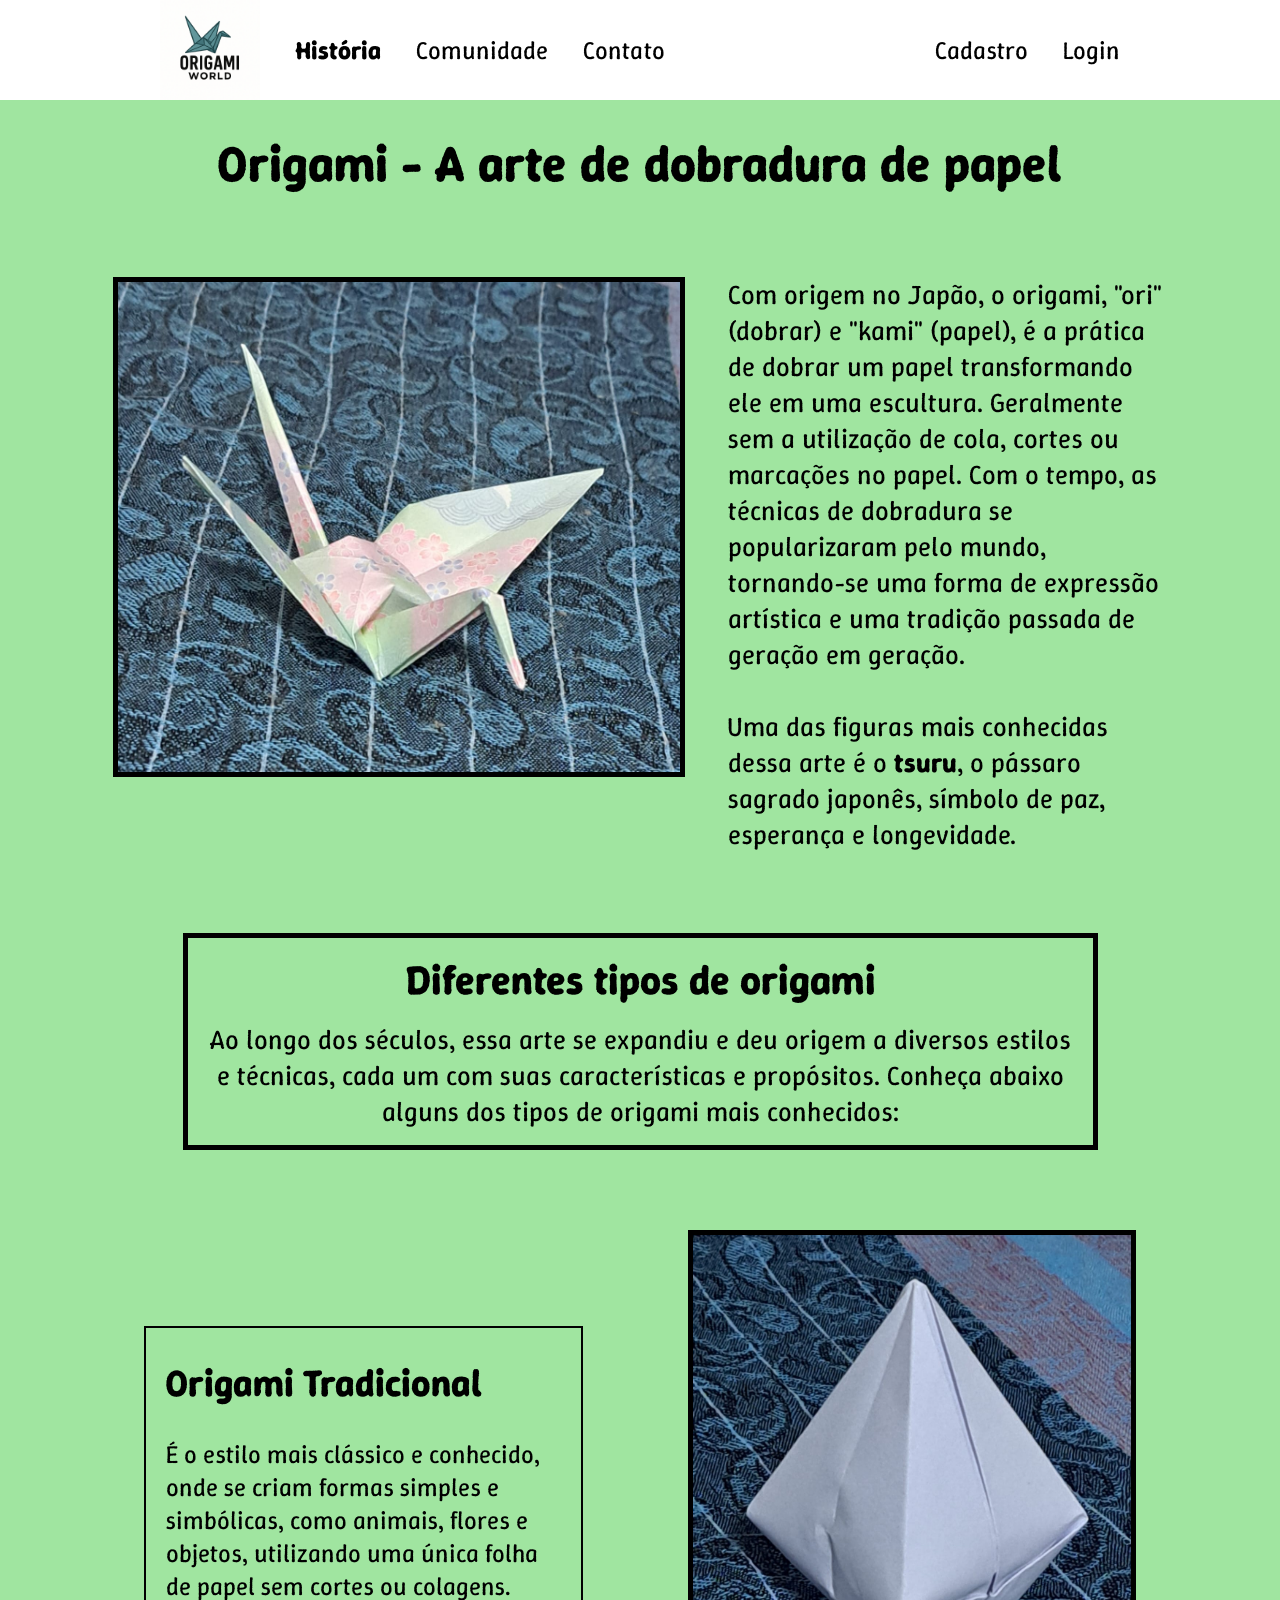
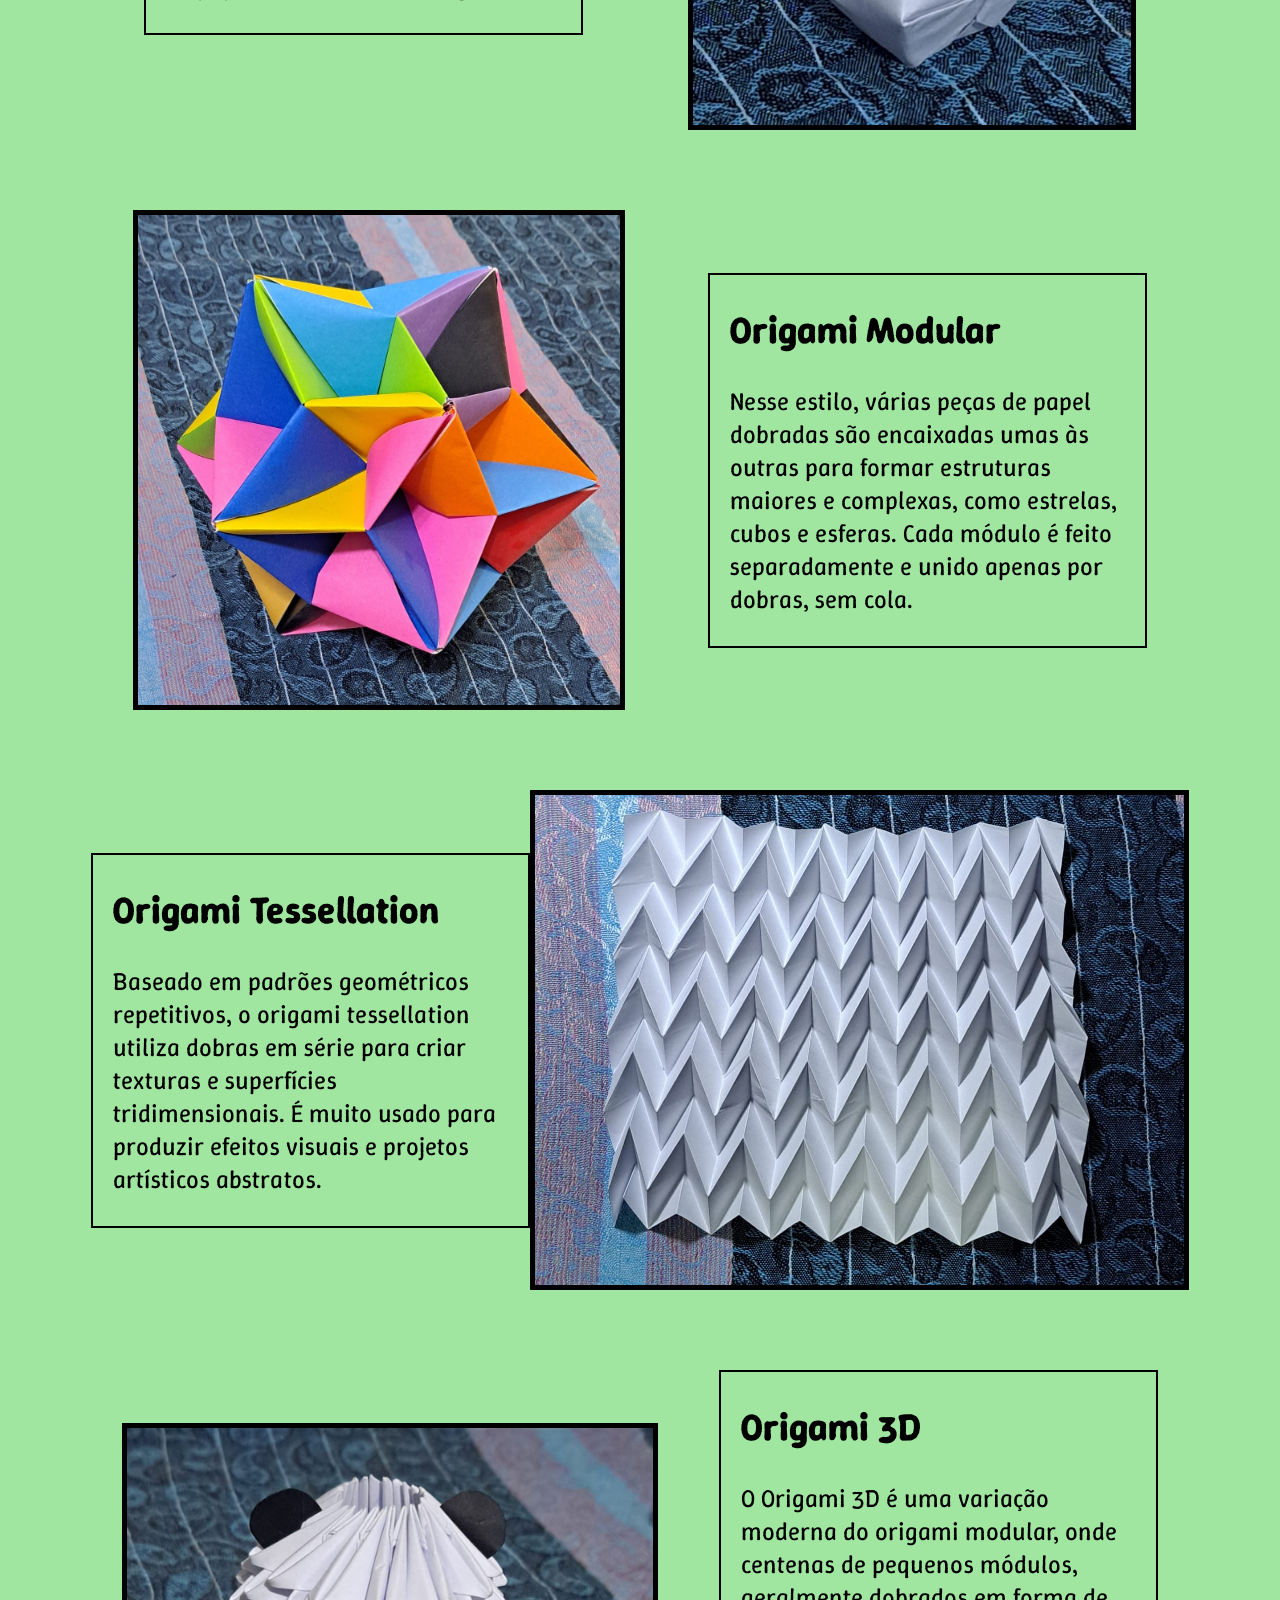
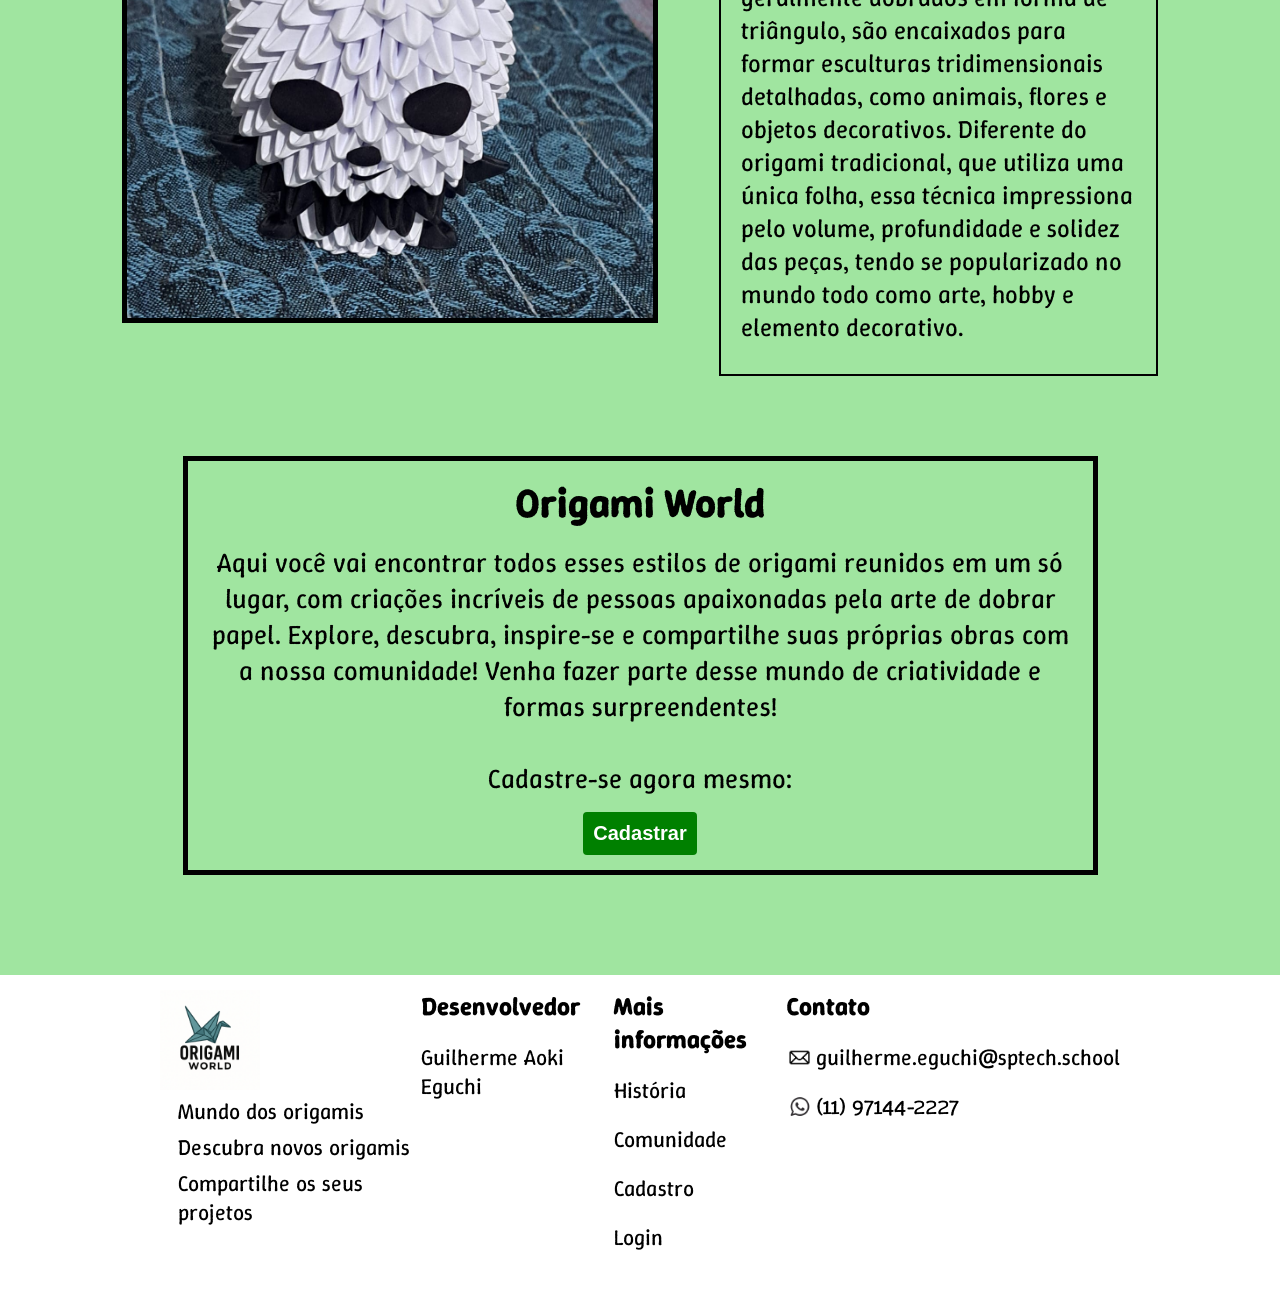
==== Site/index.html @ 2d79ebdd "Home feito" ====
<!DOCTYPE html>
<html lang="en">

<head>
    <meta charset="UTF-8">
    <meta name="viewport" content="width=device-width, initial-scale=1.0">
    <title>Página inicial</title>
    <link rel="stylesheet" href="style.css">
</head>

<body>
    <header>
        <nav class="navbar_esquerda">
            <img class="logo" src="./img/logo.png" alt="logo">
            <li class="agora">
                <a href="index.html">História</a>
            </li>
            <li>
                <a href="">Comunidade</a>
            </li>
            <li>
                <a href="#contato">Contato</a>
            </li>
        </nav>
        <nav class="navbar_direita">
            <li>
                <a href="">Cadastro</a>
            </li>
            <li>
                <a href="">Login</a>
            </li>
        </nav>
    </header>

    <main class="historia">
        <h1>Origami - A arte de dobradura de papel</h1>
        <div class="main_tsuru">
            <img class="main_img" src="./img/tsuru.jpeg" alt="">
            <p>Com origem no Japão, o origami, "ori" (dobrar) e "kami" (papel), é a prática de dobrar um papel transformando ele em uma escultura. Geralmente sem a utilização de cola, cortes ou marcações no papel. Com o tempo, as técnicas de dobradura se popularizaram pelo mundo, tornando-se uma forma de expressão artística e uma tradição passada de geração em geração. <br><br> Uma das figuras mais conhecidas dessa arte é o <b>tsuru</b>, o pássaro sagrado japonês, símbolo de paz, esperança e longevidade.</p>
        </div>
        <div class="diferente_tipo">
            <h2>Diferentes tipos de origami</h2>
            <p>Ao longo dos séculos, essa arte se expandiu e deu origem a diversos estilos e técnicas, cada um com suas características e propósitos. Conheça abaixo alguns dos tipos de origami mais conhecidos:</p>
        </div>
        <div class="origami_tipo">
            <div class="borda">
                <h2>Origami Tradicional</h2>
                <p>É o estilo mais clássico e conhecido, onde se criam formas simples e simbólicas, como animais, flores e objetos, utilizando uma única folha de papel sem cortes ou colagens.</p>
            </div>
            <img class="main_img" src="./img/tradicional.jpeg" alt="">
        </div>
        <div class="origami_tipo">
            <img class="main_img" src="./img/modular.jpeg" alt="">
            <div class="borda">
                <h2>Origami Modular</h2>
                <p>Nesse estilo, várias peças de papel dobradas são encaixadas umas às outras para formar estruturas maiores e complexas, como estrelas, cubos e esferas. Cada módulo é feito separadamente e unido apenas por dobras, sem cola.</p>
            </div>
        </div>
        <div class="origami_tipo">
            <div class="borda">
                <h2>Origami Tessellation</h2>
                <p>Baseado em padrões geométricos repetitivos, o origami tessellation utiliza dobras em série para criar texturas e superfícies tridimensionais. É muito usado para produzir efeitos visuais e projetos artísticos abstratos.</p>
            </div>
            <img class="main_img" src="./img/tessellation.jpeg" alt="">
        </div>
        <div class="origami_tipo">
            <img class="main_img" src="./img/deBugger.jpeg" alt="">
            <div class="borda">
                <h2>Origami 3D</h2>
                <p>O Origami 3D é uma variação moderna do origami modular, onde centenas de pequenos módulos, geralmente dobrados em forma de triângulo, são encaixados para formar esculturas tridimensionais detalhadas, como animais, flores e objetos decorativos. Diferente do origami tradicional, que utiliza uma única folha, essa técnica impressiona pelo volume, profundidade e solidez das peças, tendo se popularizado no mundo todo como arte, hobby e elemento decorativo.</p>
            </div>
        </div>
        <div class="diferente_tipo">
            <h2>Origami World</h2>
            <p>Aqui você vai encontrar todos esses estilos de origami reunidos em um só lugar, com criações incríveis de pessoas apaixonadas pela arte de dobrar papel. Explore, descubra, inspire-se e compartilhe suas próprias obras com a nossa comunidade! Venha fazer parte desse mundo de criatividade e formas surpreendentes!<br> <br> Cadastre-se agora mesmo:</p>
            <button onclick="cadastrar()">Cadastrar</button>
        </div>
    </main>

    <footer>
        <div class="footer_descricao">
            <img class="logo" src="./img/logo.png" alt="logo">
            <div class="frase">
                <p>Mundo dos origamis</p>
                <p>Descubra novos origamis</p>
                <p>Compartilhe os seus projetos</p>
            </div>
        </div>
        <div class="footer_fundador">
            <h6>Desenvolvedor</h6>
            <p>Guilherme Aoki Eguchi</p>
        </div>
        <div class="footer_informacao">
            <h6>Mais informações</h6>
            <a href="">História</a>
            <a href="">Comunidade</a>
            <a href="">Cadastro</a>
            <a href="">Login</a>
        </div>
        <div class="footer_contato" id="contato">
            <h6>Contato</h6>
            <p><img src="./img/email.jpg" alt="">guilherme.eguchi@sptech.school</p>
            <p><img src="./img/whatsapp.webp" alt="">(11) 97144-2227</p>
        </div>
    </footer>
</body>

</html>
---- Site/style.css ----
@import url('https://fonts.googleapis.com/css2?family=Winky+Rough:ital,wght@0,300..900;1,300..900&display=swap');

* {
    margin: 0;
    padding: 0;
    box-sizing: border-box;
    text-decoration: none;
}

body {
    font-size: 100%;
    font-family: "Winky Rough", sans-serif;
}

:root {
    --tamanho_header: 100%;
    --tamanho_footer: 100%;
    --tamanho_main: calc(100vh - var(--tamanho_header) - var(--tamanho_footer) - 2px);
}

a {
    color: black;
}

.agora {
    font-weight: 700;
}

.logo {
    height: 100px;
    width: 100px;
}

/* HEADER */
header {
    display: flex;
    flex-direction: row;
    align-items: center;
    justify-content: space-between;
    padding: 0px 160px;
    height: var(--tamanho_header);
    background-color: white;
    font-size: 25px;
    position: sticky;
    top: 0;
}

header .navbar_esquerda {
    display: flex;
    flex-direction: row;
    align-items: center;
    list-style: none;
    gap: 35px;
}

header .navbar_direita {
    display: flex;
    flex-direction: row;
    gap: 35px;
    list-style: none;
}

/* MAIN */
.historia {
    height: var(--tamanho_main);
    background-color: #a0e5a0;
    padding: 30px;
    padding-bottom: 100px;
    display: flex;
    flex-direction: column;
    align-items: center;
    gap: 80px;
}

.main_img {
    height: 500px;
    border: black solid 5px;
}

.main_tsuru {
    display: flex;
    flex-direction: row;
    width: 90%;
    justify-content: space-around;
    align-items: start;
}

.diferente_tipo {
    display: flex;
    flex-direction: column;
    width: 75%;
    align-items: center;
    font-size: 27px;
    text-align: center;
    border: black solid 5px;
    padding: 15px;
    gap: 15px;
}

.main_tsuru p {
    font-size: 27px;
    width: 40%;
}

.historia .borda {
    display: flex;
    flex-direction: column;
    font-size: 25px;
    border: black solid 2px;
    padding: 30px 20px;
    gap: 30px;
    width: 40%;
}

.origami_tipo {
    display: flex;
    flex-direction: row;
    width: 90%;
    justify-content: space-around;
    align-items: center;
}

.historia h1 {
    font-size: 50px;
}

.historia button {
    font-size: 20px;
    padding: 8px;
    background-color: green;
    color: white;
    border-radius: 4px;
    font-weight: 700;
    border: green solid 2px;
}

button:hover {
    cursor: pointer;
    padding: 10px;
    font-size: 22px;
    transition: 0.8s;
}

/* FOOTER */
footer {
    display: flex;
    flex-direction: row;
    justify-content: space-between;
    padding: 0px 160px;
    margin-top: 15px;
    margin-bottom: 40px;
    height: var(--tamanho_footer);
    background-color: white;
    font-size: 22px;
}

footer h6 {
    font-size: 25px;
}

.footer_descricao .frase {
    display: flex;
    flex-direction: column;
    margin-left: 18px;
    gap: 7px;
}

.footer_fundador {
    display: flex;
    flex-direction: column;
    gap: 20px;
}

.footer_informacao {
    display: flex;
    flex-direction: column;
    gap: 20px;
}

.footer_contato img {
    height: 25px;
}

.footer_contato {
    display: flex;
    flex-direction: column;
    gap: 20px;
}

.footer_contato p {
    display: flex;
    align-items: center;
    gap: 4px;
}
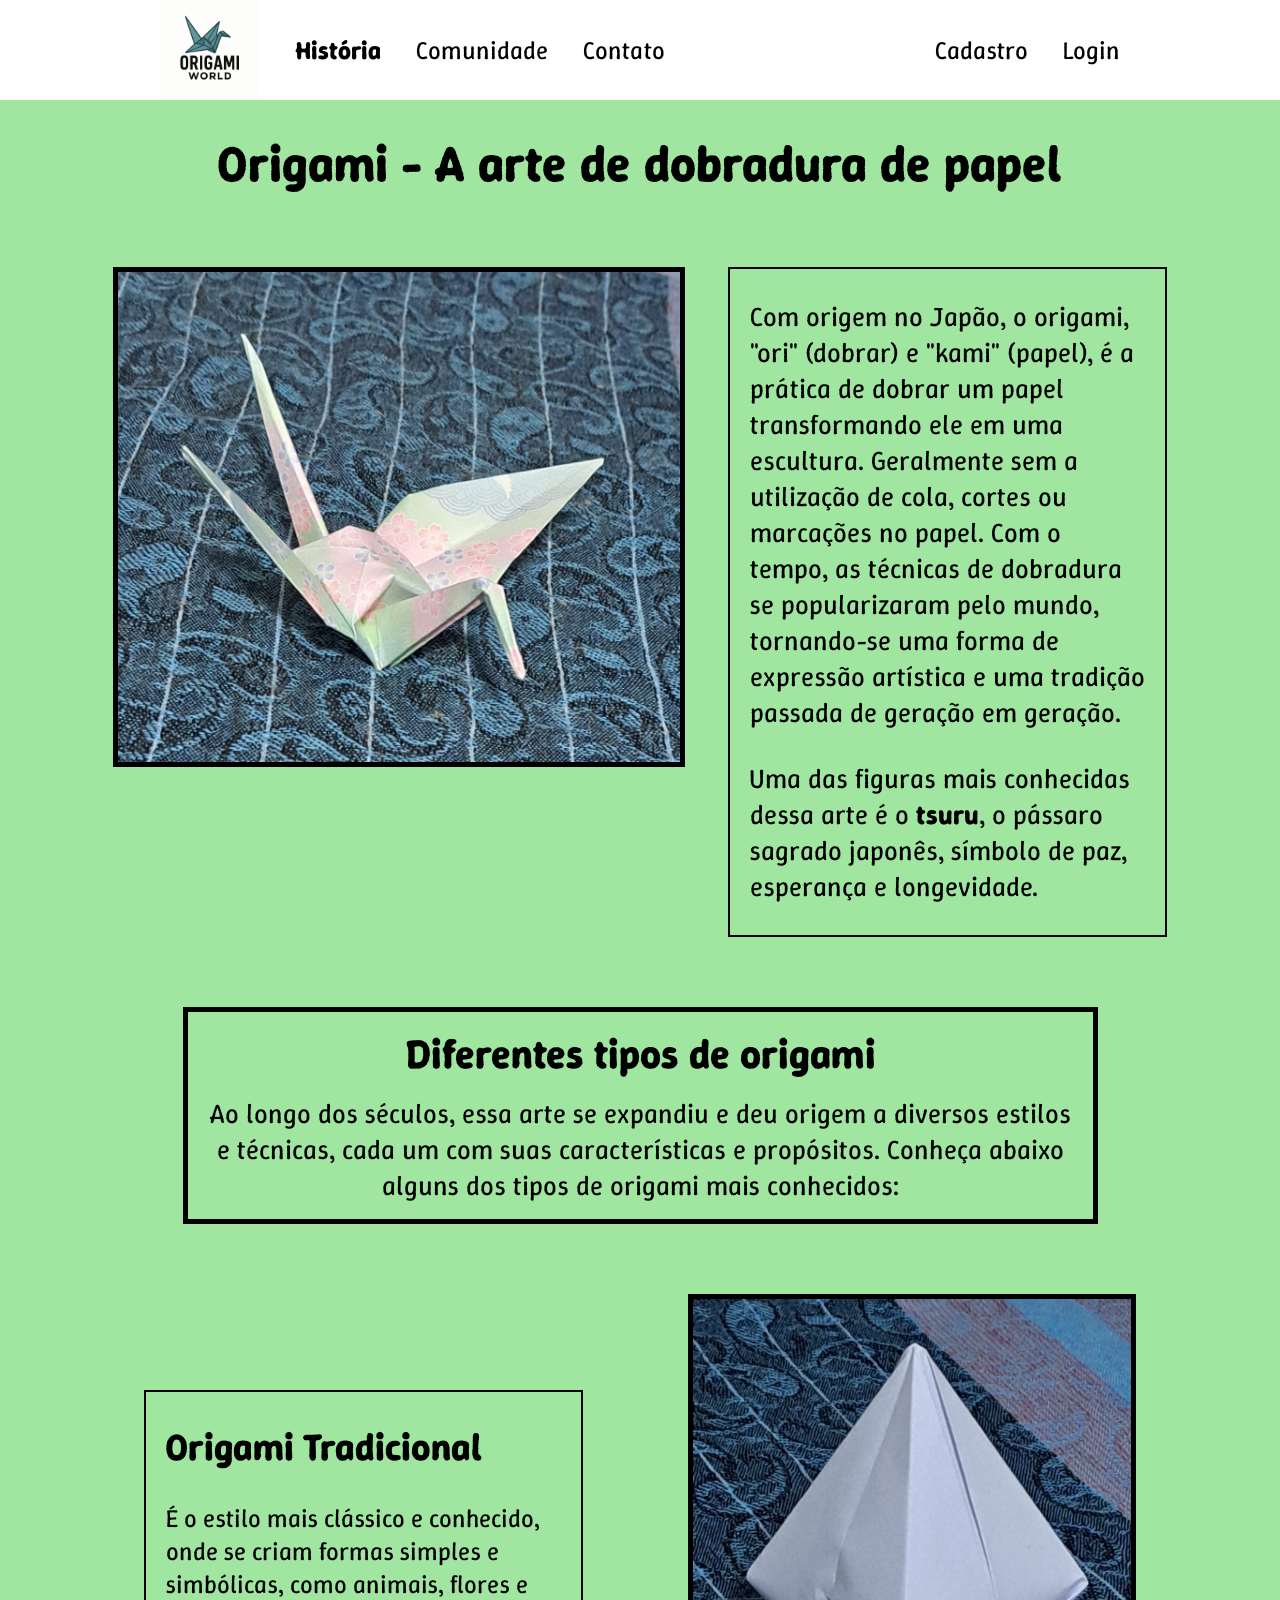
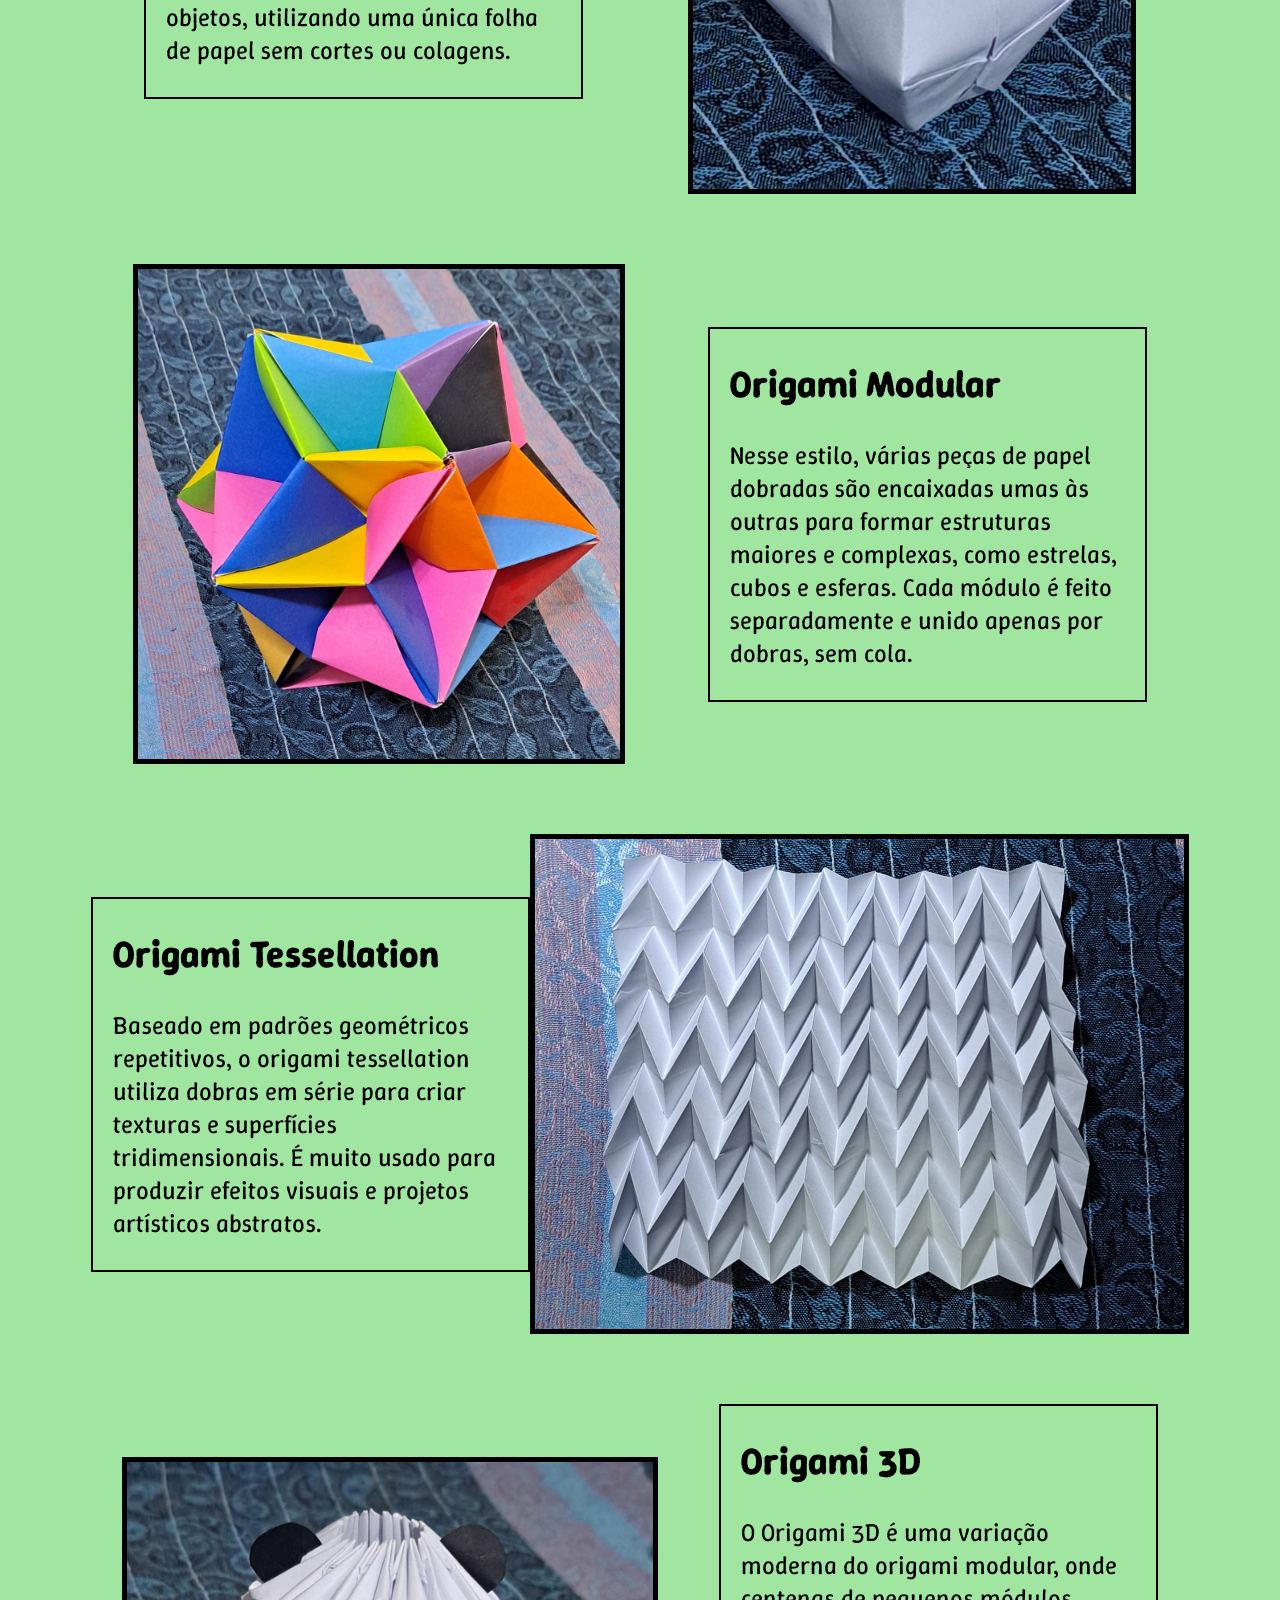
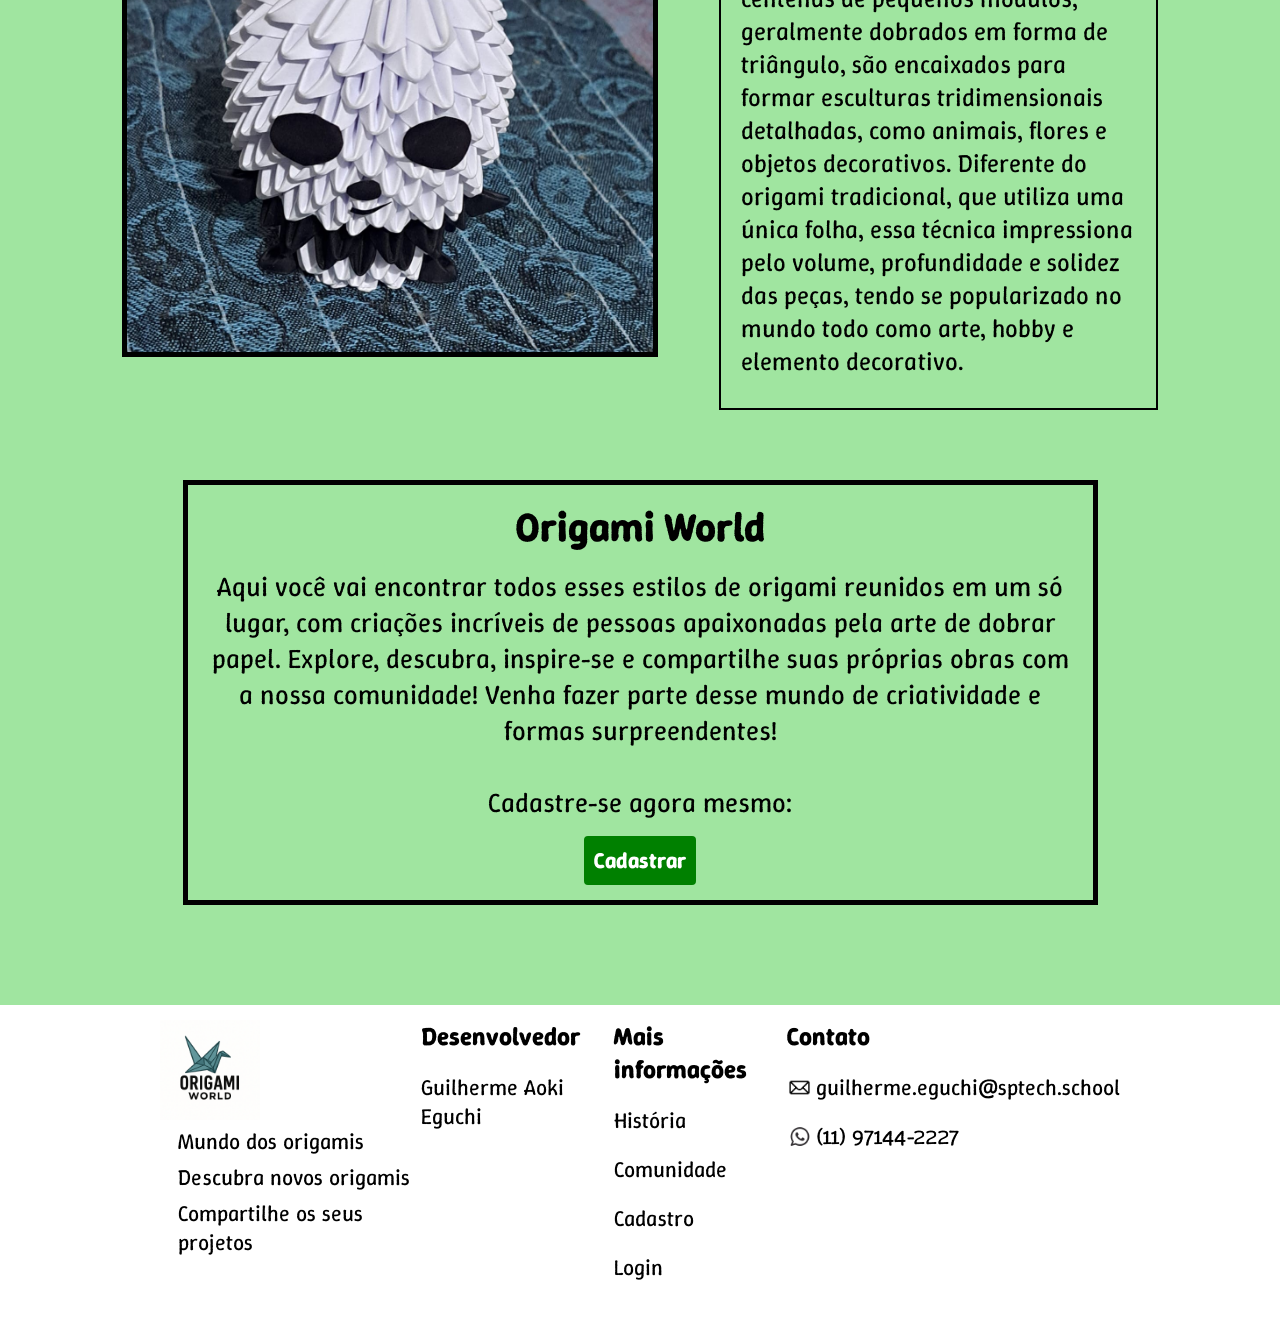
==== commit 5ecee6e2: "Atualizando a estilização" ====
--- a/Site/index.html
+++ b/Site/index.html
@@ -16,7 +16,7 @@
                 <a href="index.html">História</a>
             </li>
             <li>
-                <a href="">Comunidade</a>
+                <a href="comunidade.html">Comunidade</a>
             </li>
             <li>
                 <a href="#contato">Contato</a>
@@ -24,10 +24,10 @@
         </nav>
         <nav class="navbar_direita">
             <li>
-                <a href="">Cadastro</a>
+                <a href="cadastro.html">Cadastro</a>
             </li>
             <li>
-                <a href="">Login</a>
+                <a href="login.html">Login</a>
             </li>
         </nav>
     </header>
@@ -36,16 +36,25 @@
         <h1>Origami - A arte de dobradura de papel</h1>
         <div class="main_tsuru">
             <img class="main_img" src="./img/tsuru.jpeg" alt="">
-            <p>Com origem no Japão, o origami, "ori" (dobrar) e "kami" (papel), é a prática de dobrar um papel transformando ele em uma escultura. Geralmente sem a utilização de cola, cortes ou marcações no papel. Com o tempo, as técnicas de dobradura se popularizaram pelo mundo, tornando-se uma forma de expressão artística e uma tradição passada de geração em geração. <br><br> Uma das figuras mais conhecidas dessa arte é o <b>tsuru</b>, o pássaro sagrado japonês, símbolo de paz, esperança e longevidade.</p>
+            <div class="borda">
+                <p>Com origem no Japão, o origami, "ori" (dobrar) e "kami" (papel), é a prática de dobrar um papel
+                    transformando ele em uma escultura. Geralmente sem a utilização de cola, cortes ou marcações no papel.
+                    Com o tempo, as técnicas de dobradura se popularizaram pelo mundo, tornando-se uma forma de expressão
+                    artística e uma tradição passada de geração em geração.</p>
+                    <p>Uma das figuras mais conhecidas dessa
+                    arte é o <b>tsuru</b>, o pássaro sagrado japonês, símbolo de paz, esperança e longevidade.</p> 
+            </div>
         </div>
         <div class="diferente_tipo">
             <h2>Diferentes tipos de origami</h2>
-            <p>Ao longo dos séculos, essa arte se expandiu e deu origem a diversos estilos e técnicas, cada um com suas características e propósitos. Conheça abaixo alguns dos tipos de origami mais conhecidos:</p>
+            <p>Ao longo dos séculos, essa arte se expandiu e deu origem a diversos estilos e técnicas, cada um com suas
+                características e propósitos. Conheça abaixo alguns dos tipos de origami mais conhecidos:</p>
         </div>
         <div class="origami_tipo">
             <div class="borda">
                 <h2>Origami Tradicional</h2>
-                <p>É o estilo mais clássico e conhecido, onde se criam formas simples e simbólicas, como animais, flores e objetos, utilizando uma única folha de papel sem cortes ou colagens.</p>
+                <p>É o estilo mais clássico e conhecido, onde se criam formas simples e simbólicas, como animais, flores
+                    e objetos, utilizando uma única folha de papel sem cortes ou colagens.</p>
             </div>
             <img class="main_img" src="./img/tradicional.jpeg" alt="">
         </div>
@@ -53,13 +62,17 @@
             <img class="main_img" src="./img/modular.jpeg" alt="">
             <div class="borda">
                 <h2>Origami Modular</h2>
-                <p>Nesse estilo, várias peças de papel dobradas são encaixadas umas às outras para formar estruturas maiores e complexas, como estrelas, cubos e esferas. Cada módulo é feito separadamente e unido apenas por dobras, sem cola.</p>
+                <p>Nesse estilo, várias peças de papel dobradas são encaixadas umas às outras para formar estruturas
+                    maiores e complexas, como estrelas, cubos e esferas. Cada módulo é feito separadamente e unido
+                    apenas por dobras, sem cola.</p>
             </div>
         </div>
         <div class="origami_tipo">
             <div class="borda">
                 <h2>Origami Tessellation</h2>
-                <p>Baseado em padrões geométricos repetitivos, o origami tessellation utiliza dobras em série para criar texturas e superfícies tridimensionais. É muito usado para produzir efeitos visuais e projetos artísticos abstratos.</p>
+                <p>Baseado em padrões geométricos repetitivos, o origami tessellation utiliza dobras em série para criar
+                    texturas e superfícies tridimensionais. É muito usado para produzir efeitos visuais e projetos
+                    artísticos abstratos.</p>
             </div>
             <img class="main_img" src="./img/tessellation.jpeg" alt="">
         </div>
@@ -67,12 +80,20 @@
             <img class="main_img" src="./img/deBugger.jpeg" alt="">
             <div class="borda">
                 <h2>Origami 3D</h2>
-                <p>O Origami 3D é uma variação moderna do origami modular, onde centenas de pequenos módulos, geralmente dobrados em forma de triângulo, são encaixados para formar esculturas tridimensionais detalhadas, como animais, flores e objetos decorativos. Diferente do origami tradicional, que utiliza uma única folha, essa técnica impressiona pelo volume, profundidade e solidez das peças, tendo se popularizado no mundo todo como arte, hobby e elemento decorativo.</p>
+                <p>O Origami 3D é uma variação moderna do origami modular, onde centenas de pequenos módulos, geralmente
+                    dobrados em forma de triângulo, são encaixados para formar esculturas tridimensionais detalhadas,
+                    como animais, flores e objetos decorativos. Diferente do origami tradicional, que utiliza uma única
+                    folha, essa técnica impressiona pelo volume, profundidade e solidez das peças, tendo se popularizado
+                    no mundo todo como arte, hobby e elemento decorativo.</p>
             </div>
         </div>
         <div class="diferente_tipo">
             <h2>Origami World</h2>
-            <p>Aqui você vai encontrar todos esses estilos de origami reunidos em um só lugar, com criações incríveis de pessoas apaixonadas pela arte de dobrar papel. Explore, descubra, inspire-se e compartilhe suas próprias obras com a nossa comunidade! Venha fazer parte desse mundo de criatividade e formas surpreendentes!<br> <br> Cadastre-se agora mesmo:</p>
+            <p>Aqui você vai encontrar todos esses estilos de origami reunidos em um só lugar, com criações incríveis de
+                pessoas apaixonadas pela arte de dobrar papel. Explore, descubra, inspire-se e compartilhe suas próprias
+                obras com a nossa comunidade! Venha fazer parte desse mundo de criatividade e formas surpreendentes!<br>
+                <br> Cadastre-se agora mesmo:
+            </p>
             <button onclick="cadastrar()">Cadastrar</button>
         </div>
     </main>
@@ -92,10 +113,10 @@
         </div>
         <div class="footer_informacao">
             <h6>Mais informações</h6>
-            <a href="">História</a>
-            <a href="">Comunidade</a>
-            <a href="">Cadastro</a>
-            <a href="">Login</a>
+            <a href="index.html">História</a>
+            <a href="comunidade.html">Comunidade</a>
+            <a href="cadastro.html">Cadastro</a>
+            <a href="login.html">Login</a>
         </div>
         <div class="footer_contato" id="contato">
             <h6>Contato</h6>
@@ -105,4 +126,10 @@
     </footer>
 </body>
 
+<script>
+    function cadastrar() {
+        window.location = './cadastro.html';
+    }
+</script>
+
 </html>
--- a/Site/style.css
+++ b/Site/style.css
@@ -60,7 +60,7 @@
     list-style: none;
 }
 
-/* MAIN */
+/* MAIN HISTÓRIA */
 .historia {
     height: var(--tamanho_main);
     background-color: #a0e5a0;
@@ -69,7 +69,7 @@
     display: flex;
     flex-direction: column;
     align-items: center;
-    gap: 80px;
+    gap: 70px;
 }
 
 .main_img {
@@ -99,7 +99,6 @@
 
 .main_tsuru p {
     font-size: 27px;
-    width: 40%;
 }
 
 .historia .borda {
@@ -125,19 +124,224 @@
 }
 
 .historia button {
-    font-size: 20px;
+    font-size: 22px;
     padding: 8px;
     background-color: green;
     color: white;
     border-radius: 4px;
     font-weight: 700;
     border: green solid 2px;
+    font-family: "Winky Rough", sans-serif;
+}
+
+
+/* MAIN COMUNIDADE */
+.comunidade {
+    height: var(--tamanho_main);
+    background-color: #a0e5a0;
+    padding: 30px;
+    padding-bottom: 100px;
+    display: flex;
+    flex-direction: column;
+    align-items: center;
+    font-size: 25px;
+    gap: 40px;
+}
+
+.comunidade h1 {
+    font-size: 50px;
+}
+
+.sem_login {
+    display: flex;
+    flex-direction: column;
+    align-items: center;
+    gap: 80px;
+    width: 90%;
+}
+
+.sem_login button {
+    font-size: 22px;
+    padding: 8px;
+    background-color: green;
+    color: white;
+    border-radius: 4px;
+    font-weight: 700;
+    border: green solid 2px;
+    font-family: "Winky Rough", sans-serif;
+}
+
+.sem_login img {
+    height: 500px;
+}
+
+.sem_login .exemplo1 {
+    display: flex;
+    flex-direction: row;
+    width: 90%;
+    justify-content: space-around;
+    align-items: start;
+}
+
+.sem_login .exemplo1 .texto {
+    display: flex;
+    flex-direction: column;
+    border: black solid 2px;
+    padding: 20px 10px;
+    width: 40%;
+}
+
+.sem_login .exemplo2 {
+    display: flex;
+    flex-direction: row;
+    width: 90%;
+    justify-content: space-around;
+    align-items: start;
+}
+
+.sem_login .exemplo2 .texto {
+    display: flex;
+    flex-direction: column;
+    border: black solid 2px;
+    padding: 20px 10px;
+    width: 40%;
+}
+
+.com_login {
+    display: none;
 }
 
 button:hover {
     cursor: pointer;
     padding: 10px;
-    font-size: 22px;
+    font-size: 24px;
+    transition: 0.8s;
+}
+
+/* MAIN CADASTRO */
+
+.cadastro {
+    height: var(--tamanho_main);
+    background-color: #a0e5a0;
+    padding: 50px 30px;
+    display: flex;
+    flex-direction: column;
+    align-items: center;
+    font-size: 27px;
+    font-family: "Winky Rough", sans-serif;
+}
+
+.cadastro .caixa {
+    display: flex;
+    flex-direction: column;
+    align-items: center;
+    gap: 10px;
+    background-color:#f5f3eb;
+    color: #000000;
+    width: 30%;
+    height: 100%;
+    padding: 30px;
+    border-radius: 30px;
+}
+
+.cadastro .caixa input {
+    width: 50%;
+    text-align: center;
+    font-size: 25px;
+    height: 40px;
+    background-color: #368f36;
+    color: white;
+    border: black solid 1px;
+    border-radius: 8px;
+    font-family: "Winky Rough", sans-serif;
+}
+
+.cadastro button {
+    font-size: 25px;
+    padding: 8px;
+    background-color: green;
+    color: white;
+    border-radius: 4px;
+    font-weight: 700;
+    border: green solid 2px;
+    margin-top: 15px;
+    font-family: "Winky Rough", sans-serif;
+}
+
+.cadastro button:hover {
+    cursor: pointer;
+    color: black;
+    border: black solid 2px;
+    background-color: #a0e5a0;
+    transition: 0.8s;
+}
+
+/* MAIN LOGIN */
+
+.login {
+    height: var(--tamanho_main);
+    background-color: #a0e5a0;
+    padding: 50px 30px;
+    display: flex;
+    flex-direction: column;
+    align-items: center;
+    font-size: 27px
+}
+
+.login .caixa {
+    display: flex;
+    flex-direction: column;
+    align-items: center;
+    gap: 10px;
+    background-color:#f5f3eb;
+    color: #000000;
+    width: 30%;
+    height: 100%;
+    padding: 30px;
+    border-radius: 30px;
+}
+
+.login .caixa input {
+    width: 50%;
+    text-align: center;
+    font-size: 25px;
+    height: 40px;
+    background-color: #368f36;
+    color: white;
+    border: black solid 1px;
+    border-radius: 8px;
+    font-family: "Winky Rough", sans-serif;
+}
+
+.login button {
+    font-size: 25px;
+    padding: 8px;
+    background-color: green;
+    color: white;
+    border-radius: 4px;
+    font-weight: 700;
+    border: green solid 2px;
+    margin-top: 15px;
+    font-family: "Winky Rough", sans-serif;
+}
+
+.login .sem_cadastro {
+    display: flex;
+    flex-direction: column;
+    align-items: center;
+    font-size: 20px;
+    padding: 10px;
+}
+
+.login .sem_cadastro button {
+    margin-top: 7px;
+}
+
+.login button:hover {
+    cursor: pointer;
+    color: black;
+    border: black solid 2px;
+    background-color: #a0e5a0;
     transition: 0.8s;
 }
 
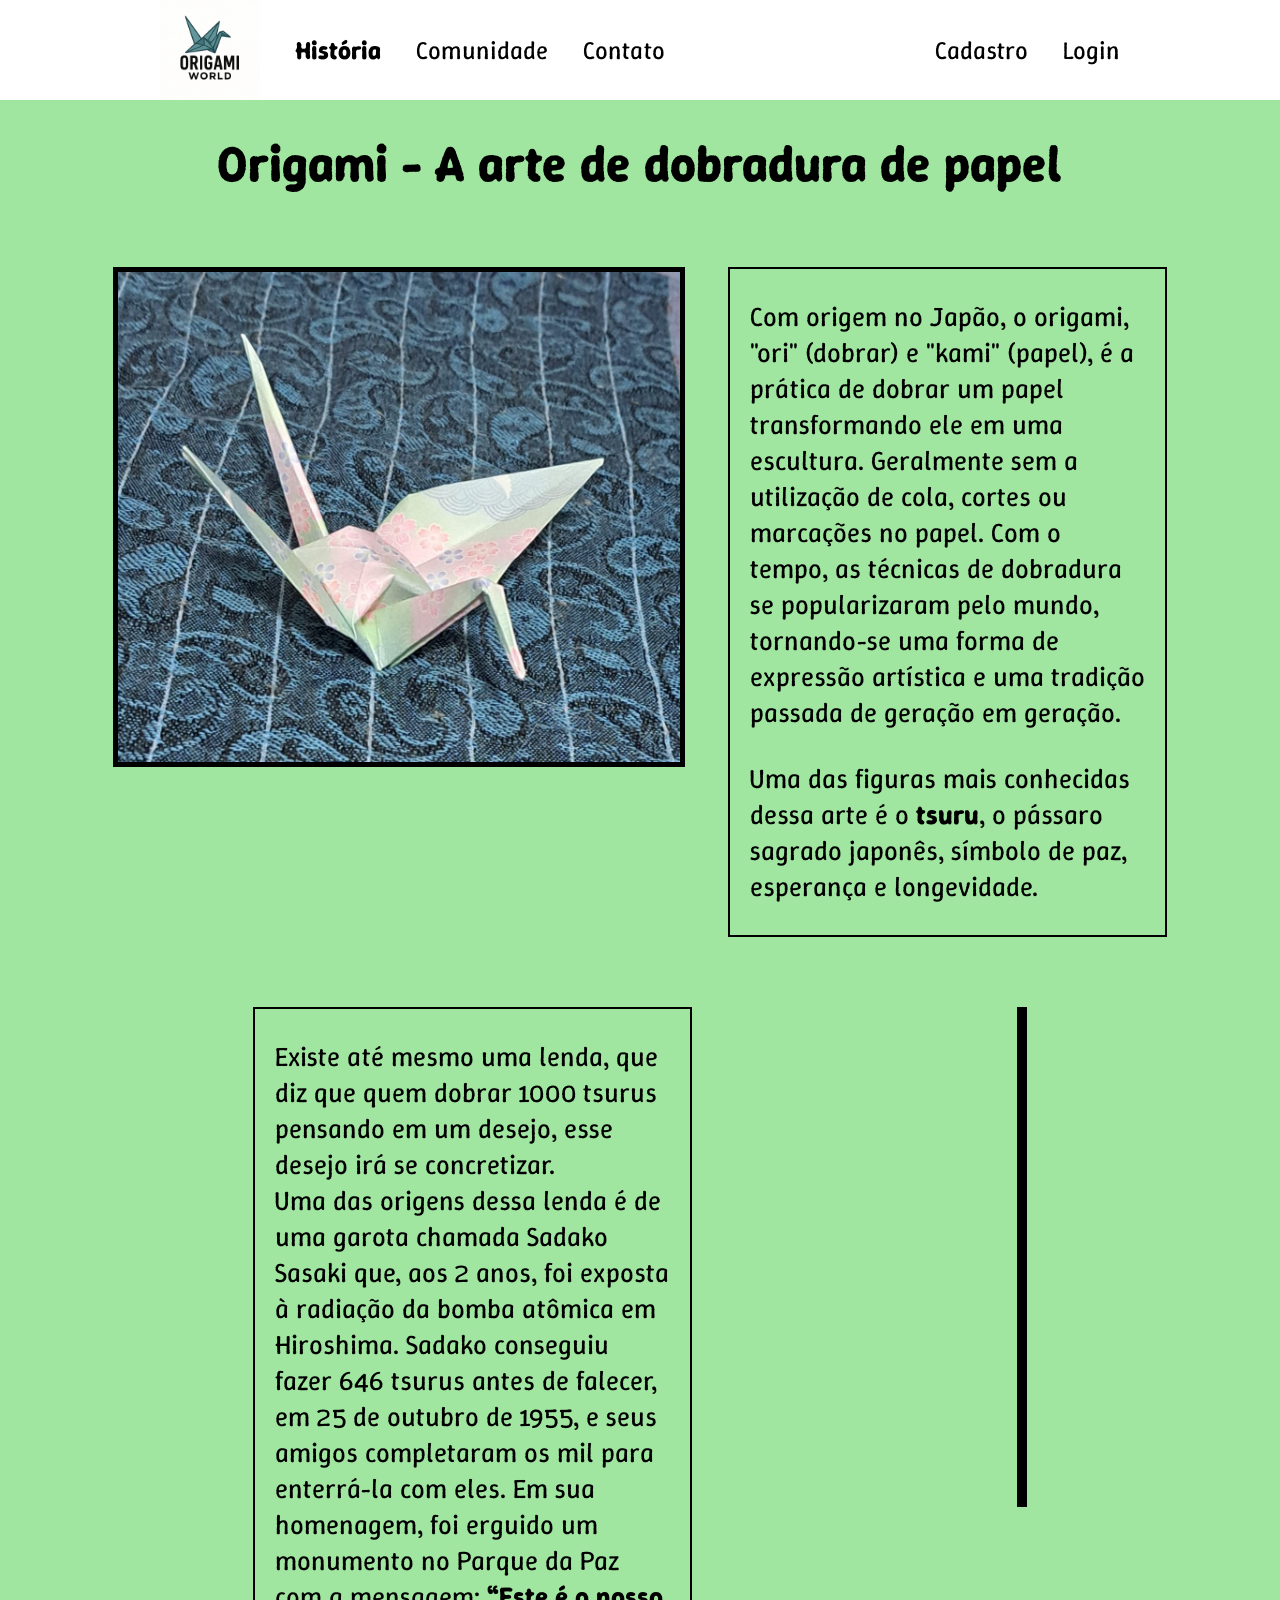
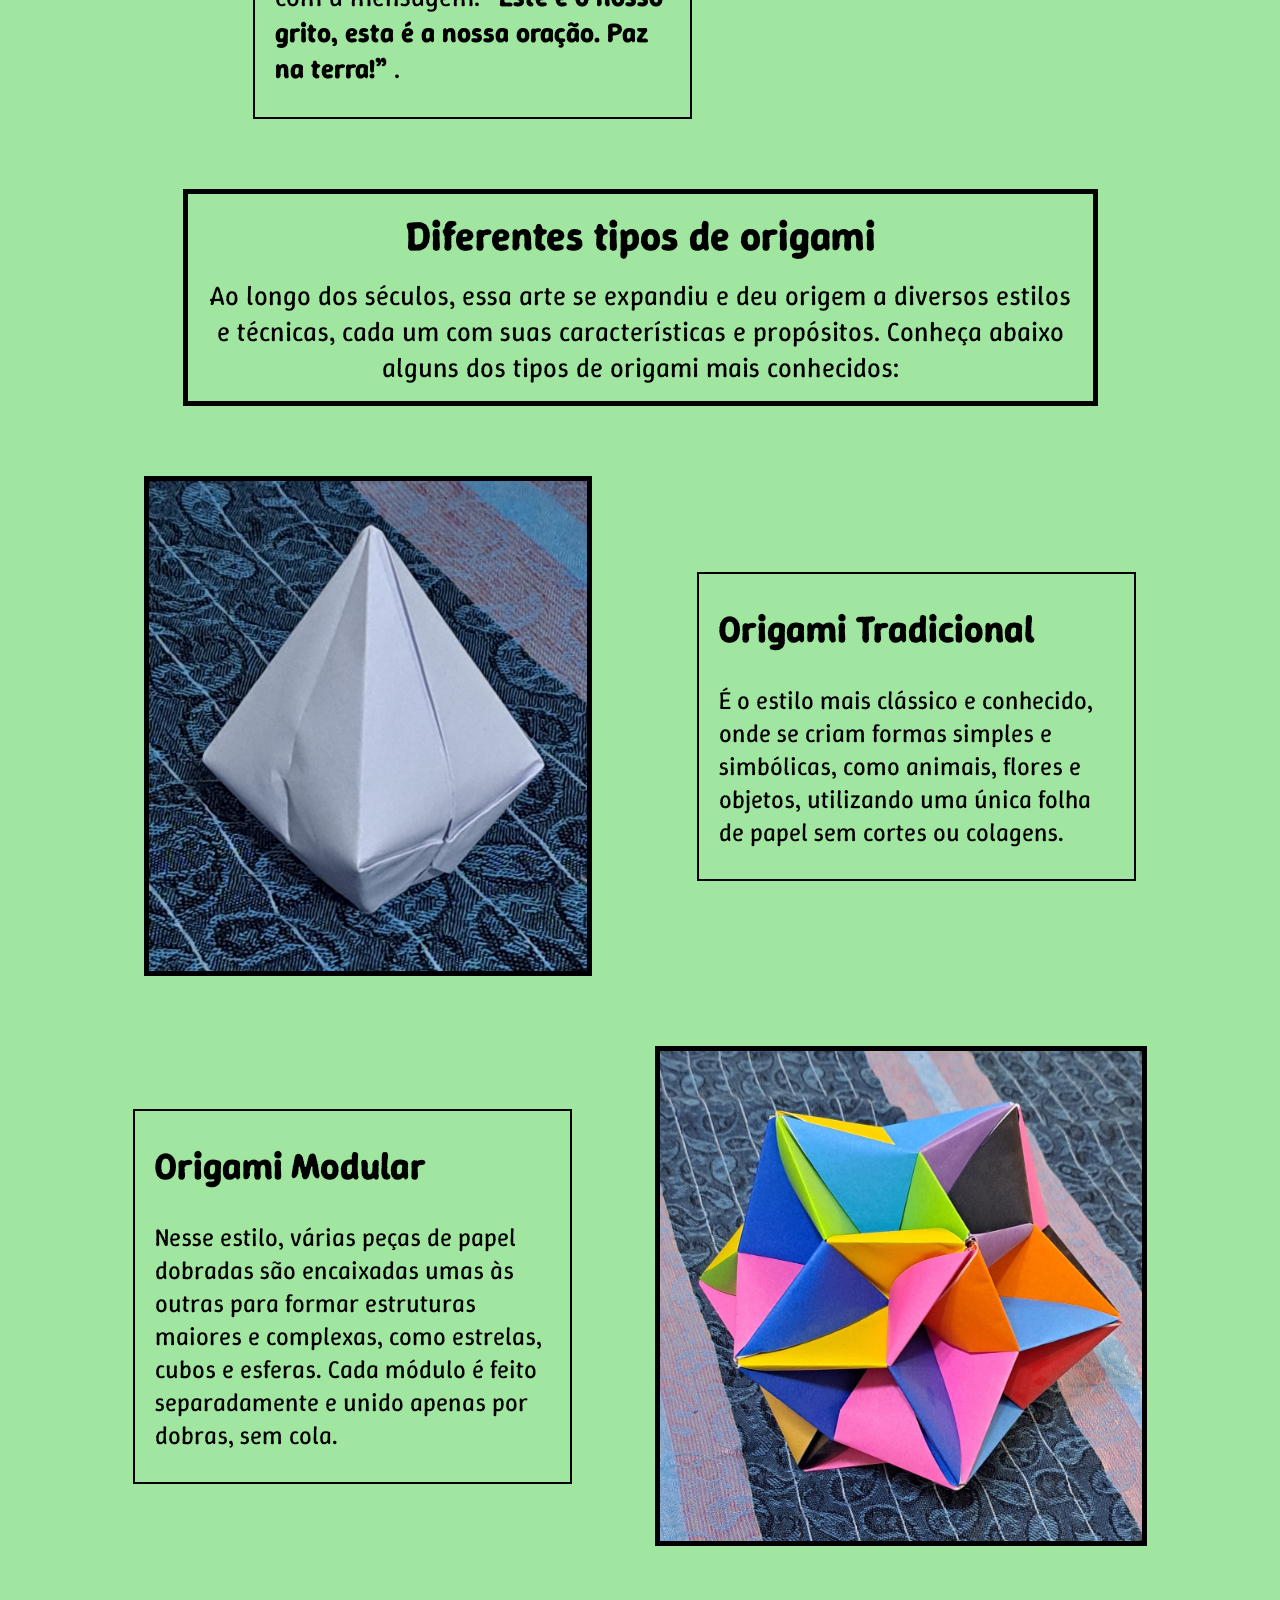
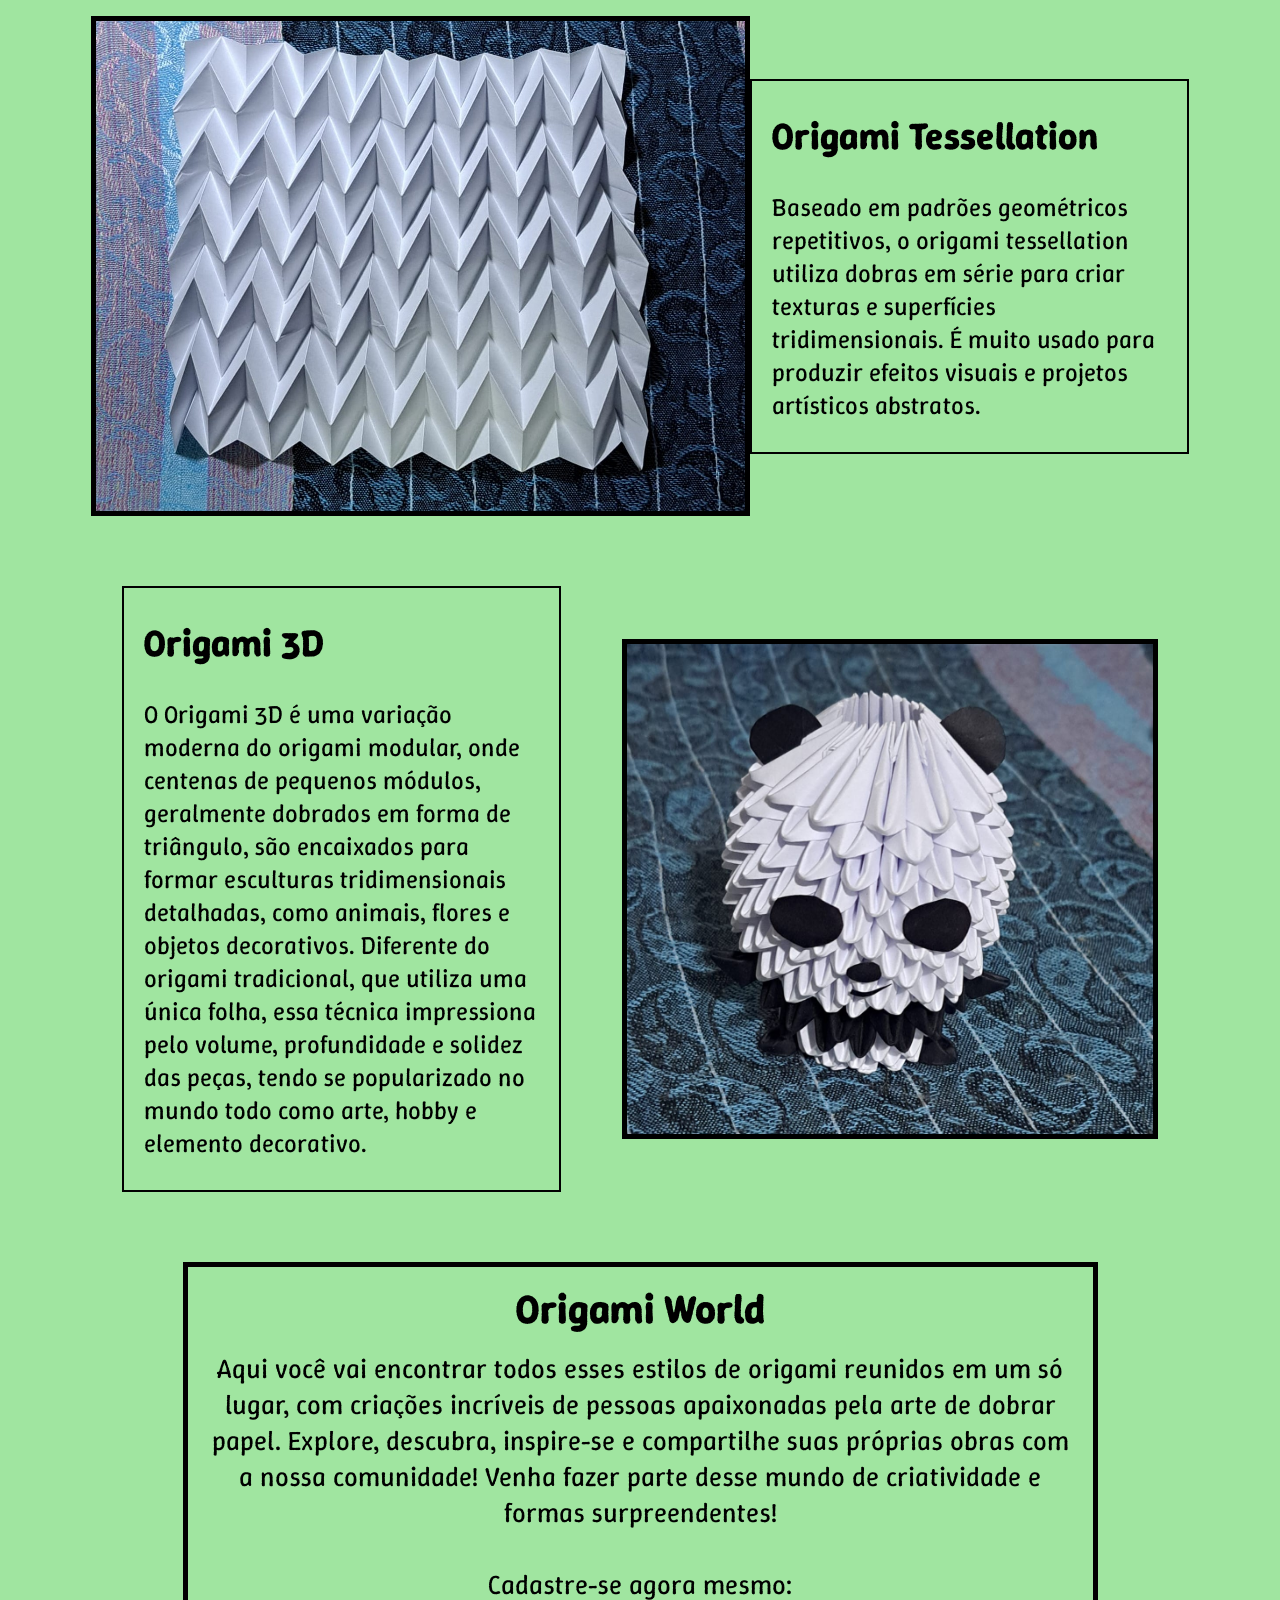
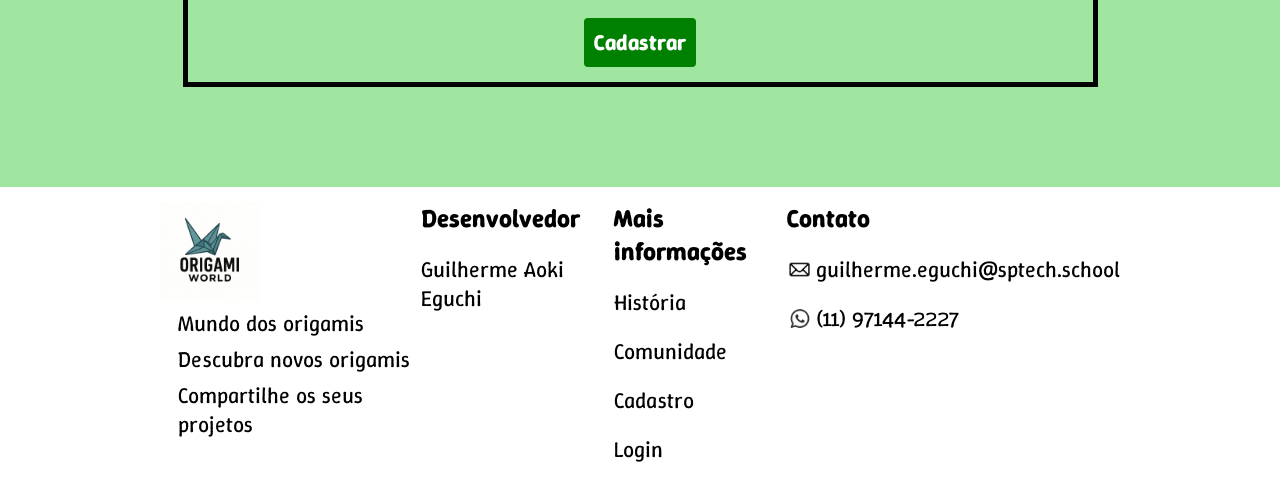
==== commit 8af80276: "Finalizando a estilização do site" ====
--- a/Site/index.html
+++ b/Site/index.html
@@ -11,7 +11,7 @@
 <body>
     <header>
         <nav class="navbar_esquerda">
-            <img class="logo" src="./img/logo.png" alt="logo">
+            <a href="index.html"><img class="logo" src="./img/logo.png" alt="logo"></a>
             <li class="agora">
                 <a href="index.html">História</a>
             </li>
@@ -38,12 +38,25 @@
             <img class="main_img" src="./img/tsuru.jpeg" alt="">
             <div class="borda">
                 <p>Com origem no Japão, o origami, "ori" (dobrar) e "kami" (papel), é a prática de dobrar um papel
-                    transformando ele em uma escultura. Geralmente sem a utilização de cola, cortes ou marcações no papel.
-                    Com o tempo, as técnicas de dobradura se popularizaram pelo mundo, tornando-se uma forma de expressão
+                    transformando ele em uma escultura. Geralmente sem a utilização de cola, cortes ou marcações no
+                    papel.
+                    Com o tempo, as técnicas de dobradura se popularizaram pelo mundo, tornando-se uma forma de
+                    expressão
                     artística e uma tradição passada de geração em geração.</p>
-                    <p>Uma das figuras mais conhecidas dessa
-                    arte é o <b>tsuru</b>, o pássaro sagrado japonês, símbolo de paz, esperança e longevidade.</p> 
+                <p>Uma das figuras mais conhecidas dessa
+                    arte é o <b>tsuru</b>, o pássaro sagrado japonês, símbolo de paz, esperança e longevidade.</p>
             </div>
+        </div>
+        <div class="main_tsuru">
+            <div class="borda">
+                <p>Existe até mesmo uma lenda, que diz que quem dobrar 1000 tsurus pensando em um desejo, esse desejo irá se concretizar. <br>
+                    Uma das origens dessa lenda é de uma garota chamada Sadako Sasaki que, aos 2 anos, foi exposta à radiação da bomba 
+                    atômica em Hiroshima. Sadako conseguiu fazer 646 tsurus antes de falecer, em 25 de outubro de 1955, e seus amigos completaram 
+                    os mil para enterrá-la com eles. Em sua homenagem, foi erguido um monumento no Parque da Paz com a mensagem: <b>“Este é o nosso 
+                    grito, esta é a nossa oração. Paz na terra!”</b> .
+                </p>
+            </div>
+            <img class="main_img" src="./img/sadako_sasaki.webp" alt="">
         </div>
         <div class="diferente_tipo">
             <h2>Diferentes tipos de origami</h2>
@@ -51,33 +64,32 @@
                 características e propósitos. Conheça abaixo alguns dos tipos de origami mais conhecidos:</p>
         </div>
         <div class="origami_tipo">
+            <img class="main_img" src="./img/tradicional.jpeg" alt="">
             <div class="borda">
                 <h2>Origami Tradicional</h2>
                 <p>É o estilo mais clássico e conhecido, onde se criam formas simples e simbólicas, como animais, flores
                     e objetos, utilizando uma única folha de papel sem cortes ou colagens.</p>
             </div>
-            <img class="main_img" src="./img/tradicional.jpeg" alt="">
         </div>
         <div class="origami_tipo">
-            <img class="main_img" src="./img/modular.jpeg" alt="">
             <div class="borda">
                 <h2>Origami Modular</h2>
                 <p>Nesse estilo, várias peças de papel dobradas são encaixadas umas às outras para formar estruturas
                     maiores e complexas, como estrelas, cubos e esferas. Cada módulo é feito separadamente e unido
                     apenas por dobras, sem cola.</p>
             </div>
+            <img class="main_img" src="./img/modular.jpeg" alt="">
         </div>
         <div class="origami_tipo">
+            <img class="main_img" src="./img/tessellation.jpeg" alt="">
             <div class="borda">
                 <h2>Origami Tessellation</h2>
                 <p>Baseado em padrões geométricos repetitivos, o origami tessellation utiliza dobras em série para criar
                     texturas e superfícies tridimensionais. É muito usado para produzir efeitos visuais e projetos
                     artísticos abstratos.</p>
             </div>
-            <img class="main_img" src="./img/tessellation.jpeg" alt="">
         </div>
         <div class="origami_tipo">
-            <img class="main_img" src="./img/deBugger.jpeg" alt="">
             <div class="borda">
                 <h2>Origami 3D</h2>
                 <p>O Origami 3D é uma variação moderna do origami modular, onde centenas de pequenos módulos, geralmente
@@ -86,6 +98,7 @@
                     folha, essa técnica impressiona pelo volume, profundidade e solidez das peças, tendo se popularizado
                     no mundo todo como arte, hobby e elemento decorativo.</p>
             </div>
+            <img class="main_img" src="./img/deBugger.jpeg" alt="">
         </div>
         <div class="diferente_tipo">
             <h2>Origami World</h2>
--- a/Site/style.css
+++ b/Site/style.css
@@ -43,6 +43,10 @@
     font-size: 25px;
     position: sticky;
     top: 0;
+}
+
+header a {
+    height: 100px;
 }
 
 header .navbar_esquerda {
@@ -247,10 +251,11 @@
 .cadastro .caixa input {
     width: 50%;
     text-align: center;
-    font-size: 25px;
+    font-size: 22px;
     height: 40px;
-    background-color: #368f36;
-    color: white;
+    background-color: #b2e2b1;
+    color: #276927;
+    font-weight: 700;
     border: black solid 1px;
     border-radius: 8px;
     font-family: "Winky Rough", sans-serif;
@@ -304,10 +309,11 @@
 .login .caixa input {
     width: 50%;
     text-align: center;
-    font-size: 25px;
+    font-size: 22px;
     height: 40px;
-    background-color: #368f36;
-    color: white;
+    background-color: #b2e2b1;
+    color: #276927;
+    font-weight: 700;
     border: black solid 1px;
     border-radius: 8px;
     font-family: "Winky Rough", sans-serif;
@@ -321,7 +327,7 @@
     border-radius: 4px;
     font-weight: 700;
     border: green solid 2px;
-    margin-top: 15px;
+    margin-top: 10px;
     font-family: "Winky Rough", sans-serif;
 }
 
@@ -330,7 +336,7 @@
     flex-direction: column;
     align-items: center;
     font-size: 20px;
-    padding: 10px;
+    padding-top: 10px;
 }
 
 .login .sem_cadastro button {
@@ -352,7 +358,7 @@
     justify-content: space-between;
     padding: 0px 160px;
     margin-top: 15px;
-    margin-bottom: 40px;
+    margin-bottom: 30px;
     height: var(--tamanho_footer);
     background-color: white;
     font-size: 22px;
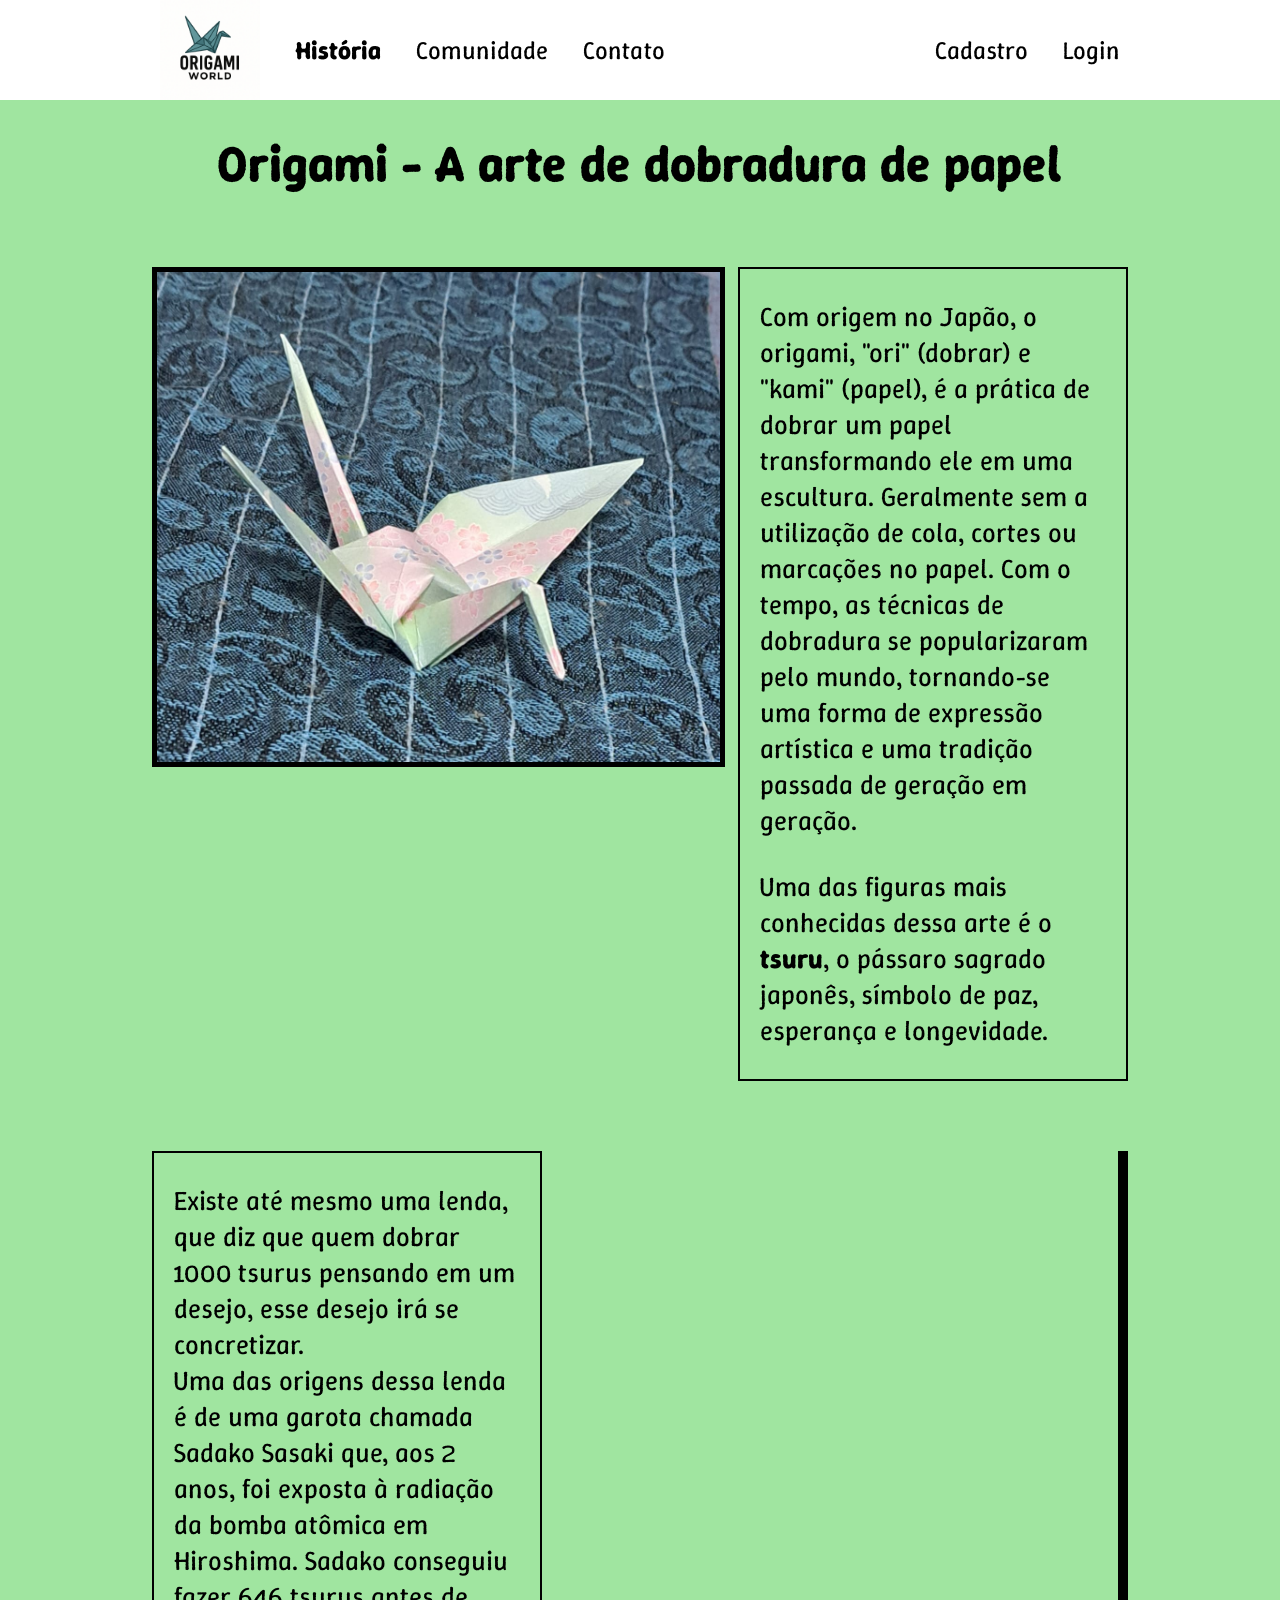
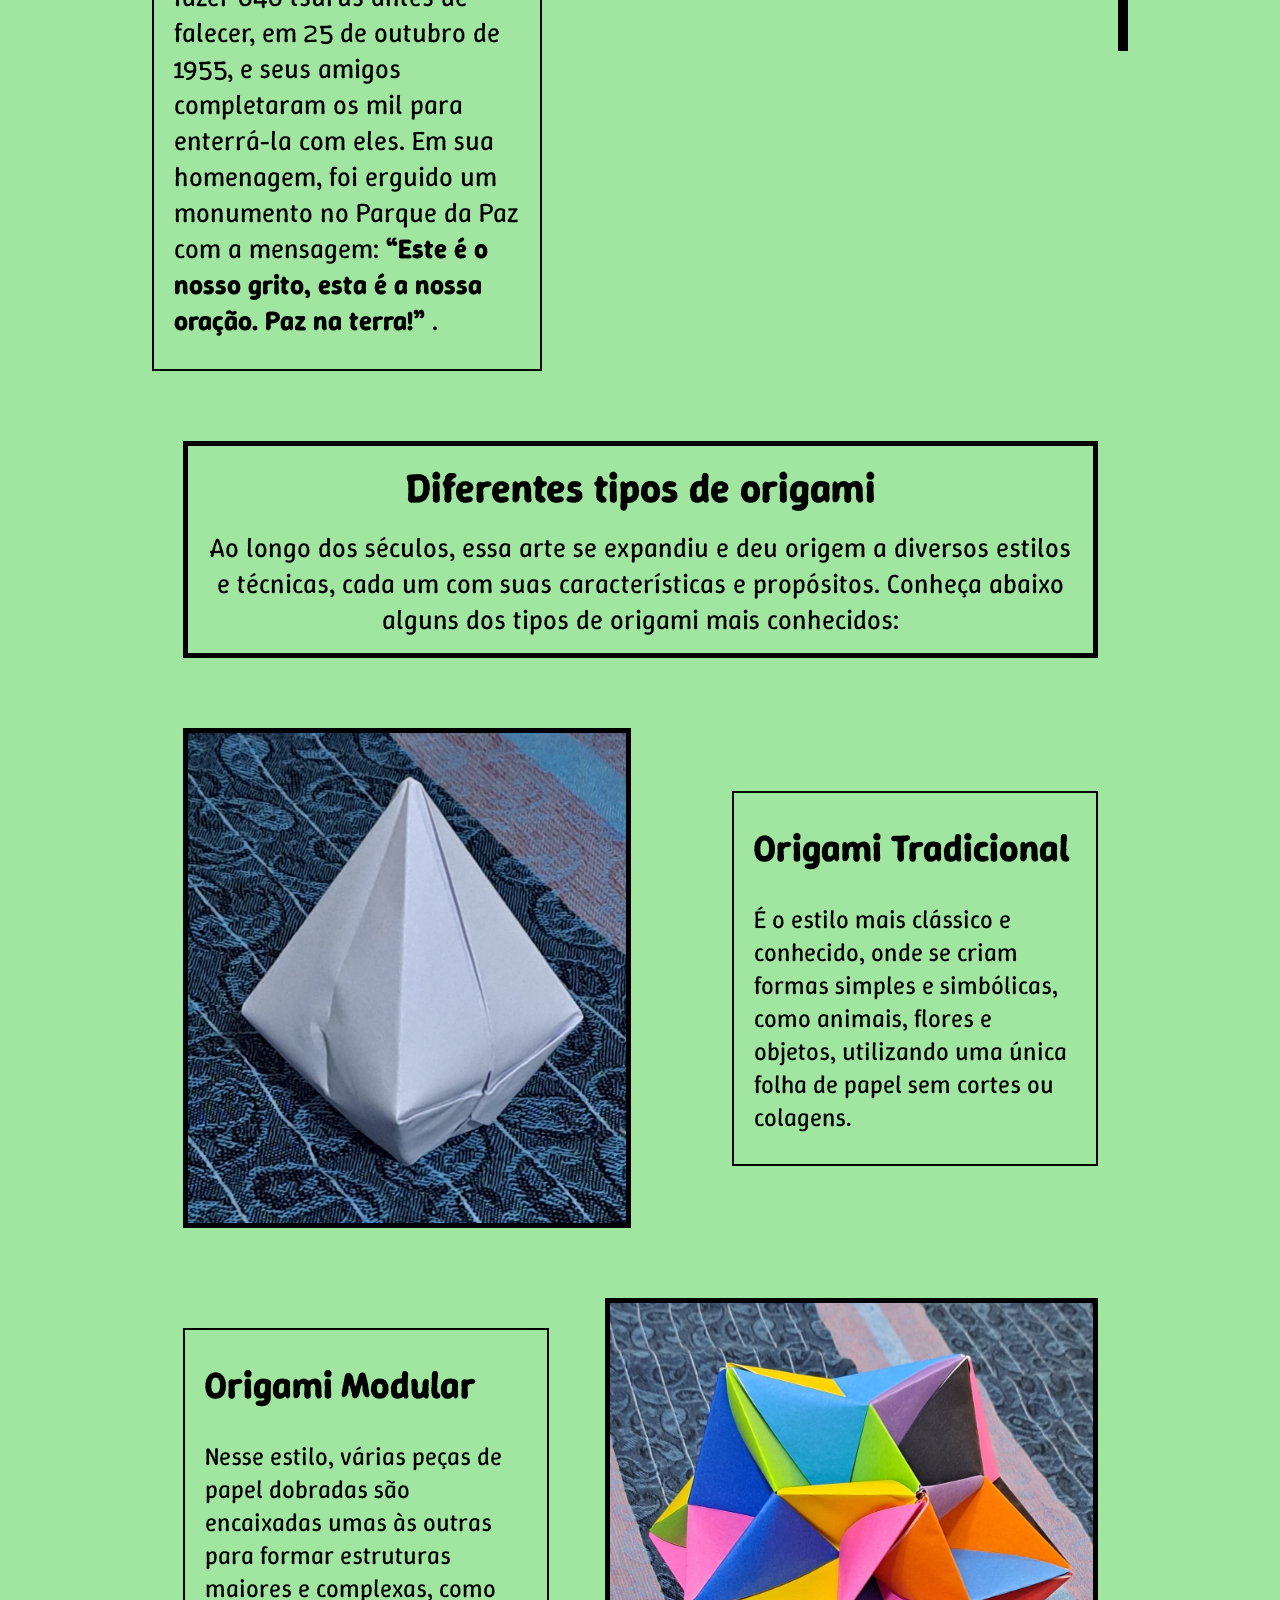
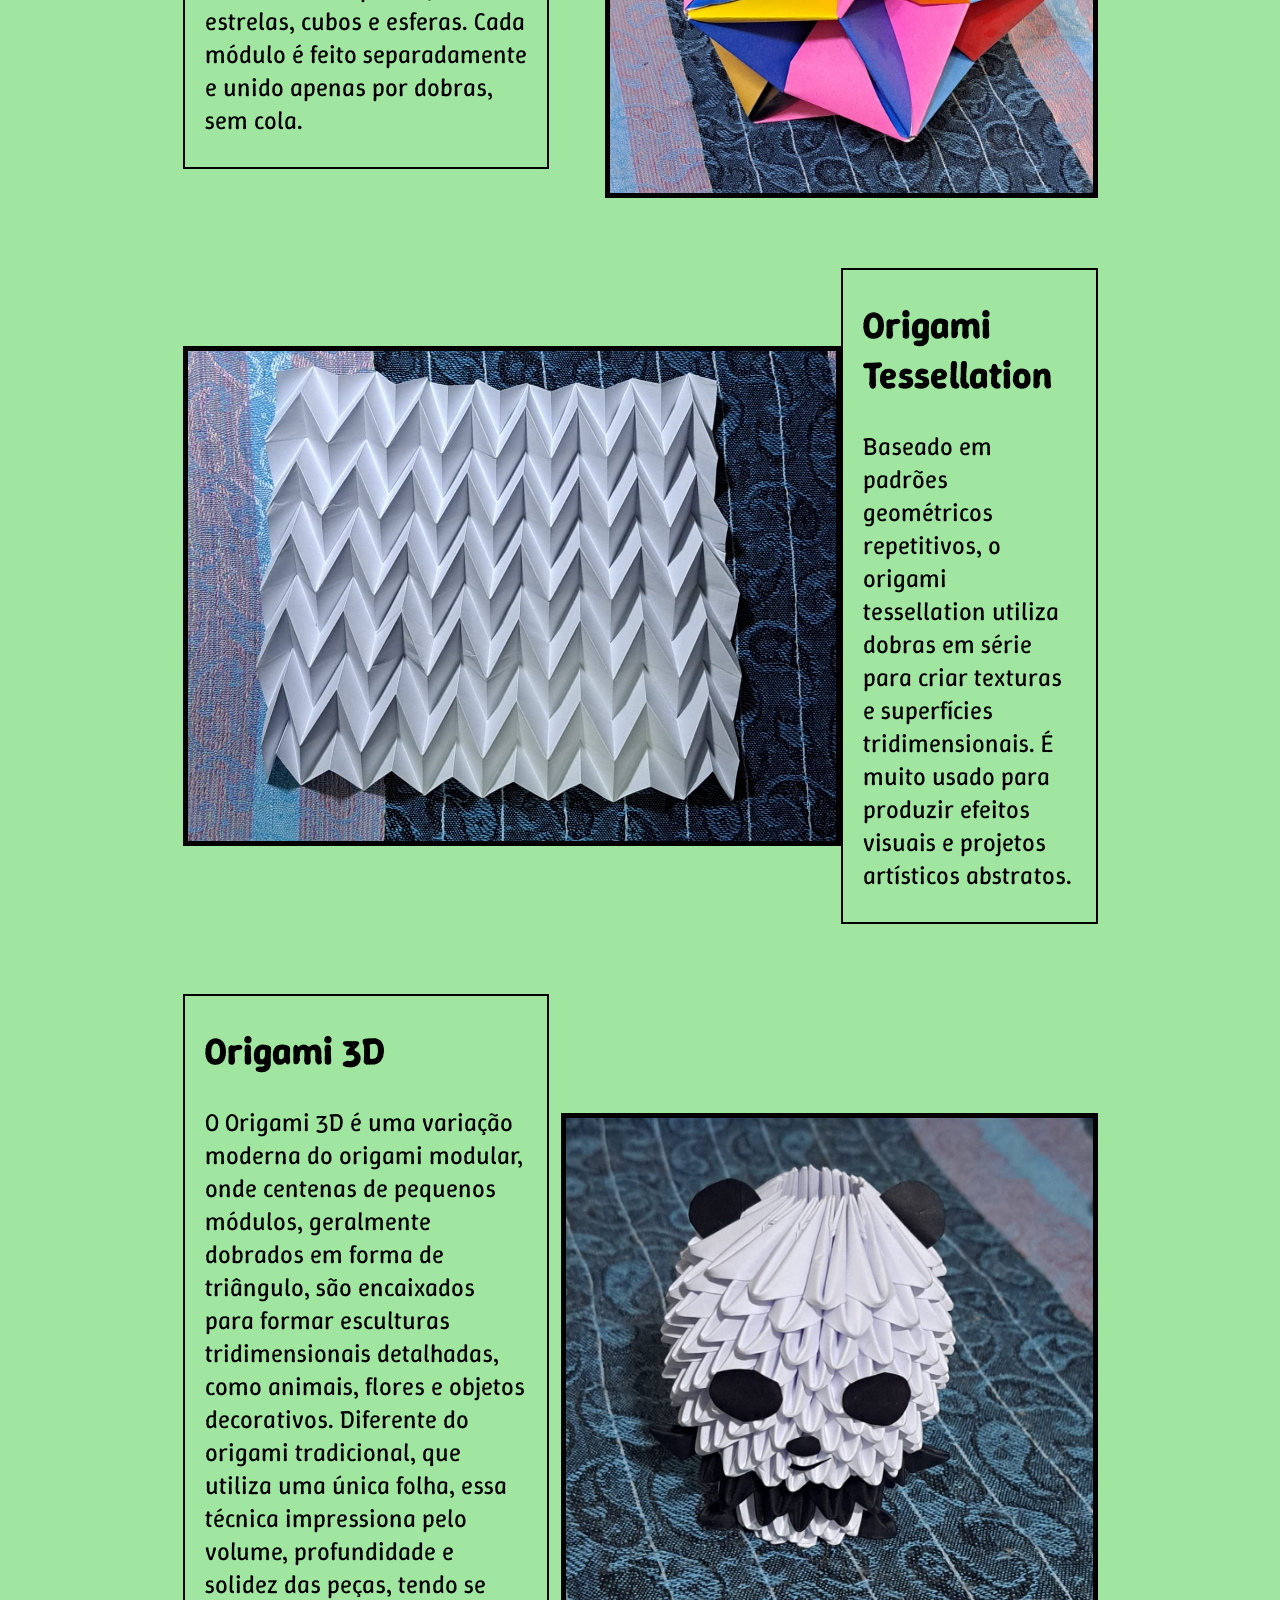
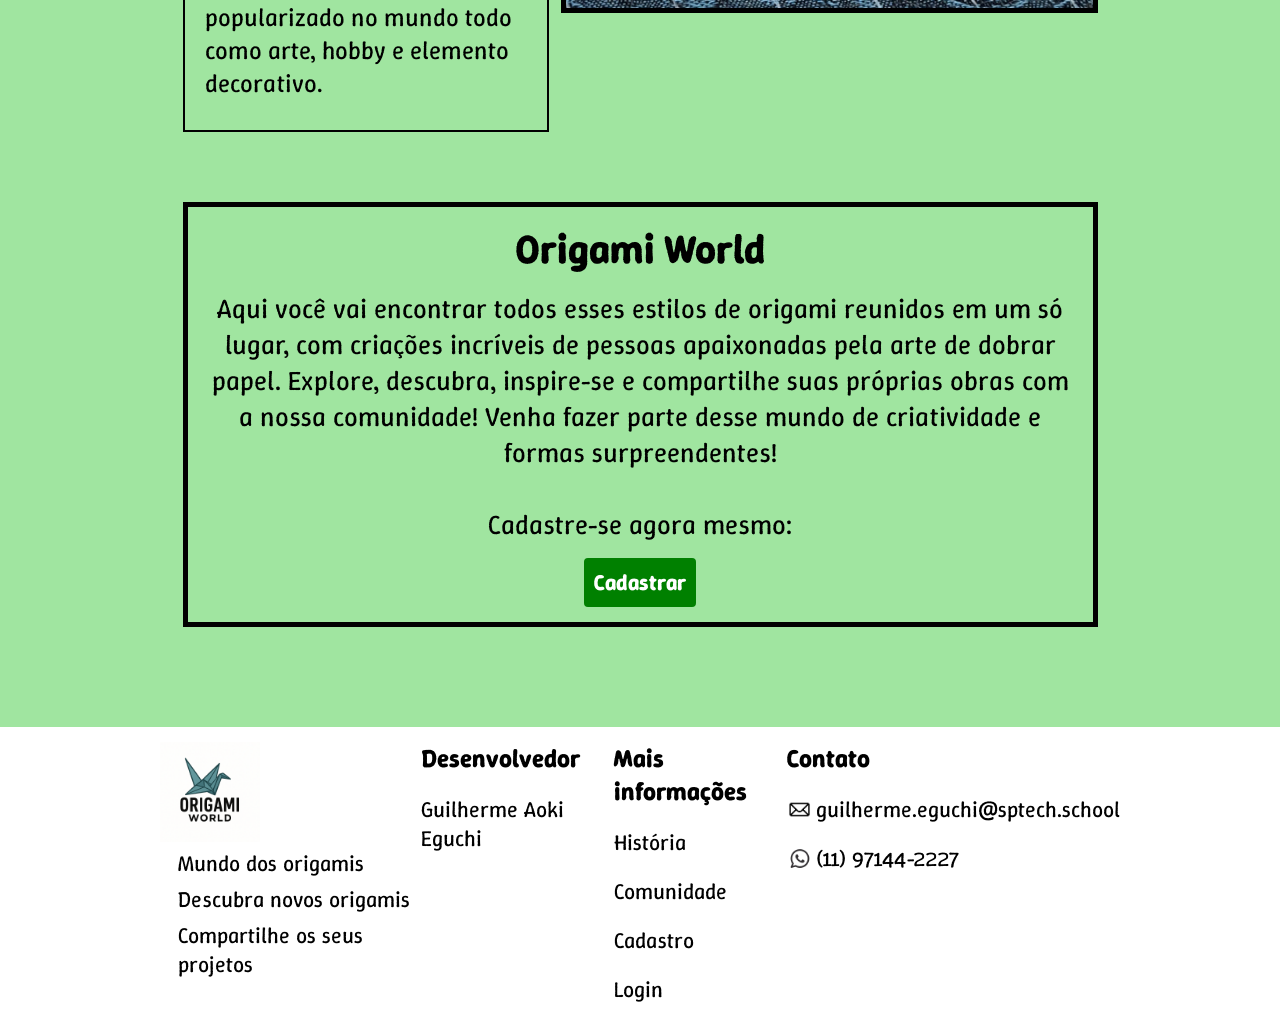
==== commit 4ec9b592: "Início do site com login" ====
--- a/Site/index.html
+++ b/Site/index.html
@@ -113,7 +113,7 @@
 
     <footer>
         <div class="footer_descricao">
-            <img class="logo" src="./img/logo.png" alt="logo">
+            <a href="index.html"><img class="logo" src="./img/logo.png" alt="logo"></a>
             <div class="frase">
                 <p>Mundo dos origamis</p>
                 <p>Descubra novos origamis</p>
--- a/Site/style.css
+++ b/Site/style.css
@@ -84,8 +84,8 @@
 .main_tsuru {
     display: flex;
     flex-direction: row;
-    width: 90%;
-    justify-content: space-around;
+    width: 80%;
+    justify-content: space-between;
     align-items: start;
 }
 
@@ -118,8 +118,8 @@
 .origami_tipo {
     display: flex;
     flex-direction: row;
-    width: 90%;
-    justify-content: space-around;
+    width: 75%;
+    justify-content: space-between;
     align-items: center;
 }
 
@@ -156,6 +156,9 @@
     font-size: 50px;
 }
 
+
+/* SEM LOGIN */
+
 .sem_login {
     display: flex;
     flex-direction: column;
@@ -211,16 +214,40 @@
     width: 40%;
 }
 
+
+/* COM LOGIN */
+
 .com_login {
     display: none;
-}
-
-button:hover {
-    cursor: pointer;
-    padding: 10px;
-    font-size: 24px;
-    transition: 0.8s;
-}
+    width: 30%;
+    justify-content: space-around;
+    align-items: center;
+}
+
+.com_login select {
+    font-size: 16px;
+    height: 30px;
+    width: 28%;
+    border-radius: 8px;
+    border: black solid 1px;
+    font-family: "Winky Rough", sans-serif;
+}
+
+.com_login #ipt_pesquisar {
+    font-size: 16px;
+    width: 32%;
+    height: 30px;
+    border-radius: 8px;
+    border: black solid 1px;
+    font-family: "Winky Rough", sans-serif;
+}
+
+.com_login button {
+    width: 30px;
+    height: 30px;
+}
+
+
 
 /* MAIN CADASTRO */
 
@@ -273,13 +300,6 @@
     font-family: "Winky Rough", sans-serif;
 }
 
-.cadastro button:hover {
-    cursor: pointer;
-    color: black;
-    border: black solid 2px;
-    background-color: #a0e5a0;
-    transition: 0.8s;
-}
 
 /* MAIN LOGIN */
 
@@ -343,7 +363,7 @@
     margin-top: 7px;
 }
 
-.login button:hover {
+button:hover {
     cursor: pointer;
     color: black;
     border: black solid 2px;
@@ -351,7 +371,9 @@
     transition: 0.8s;
 }
 
+
 /* FOOTER */
+
 footer {
     display: flex;
     flex-direction: row;
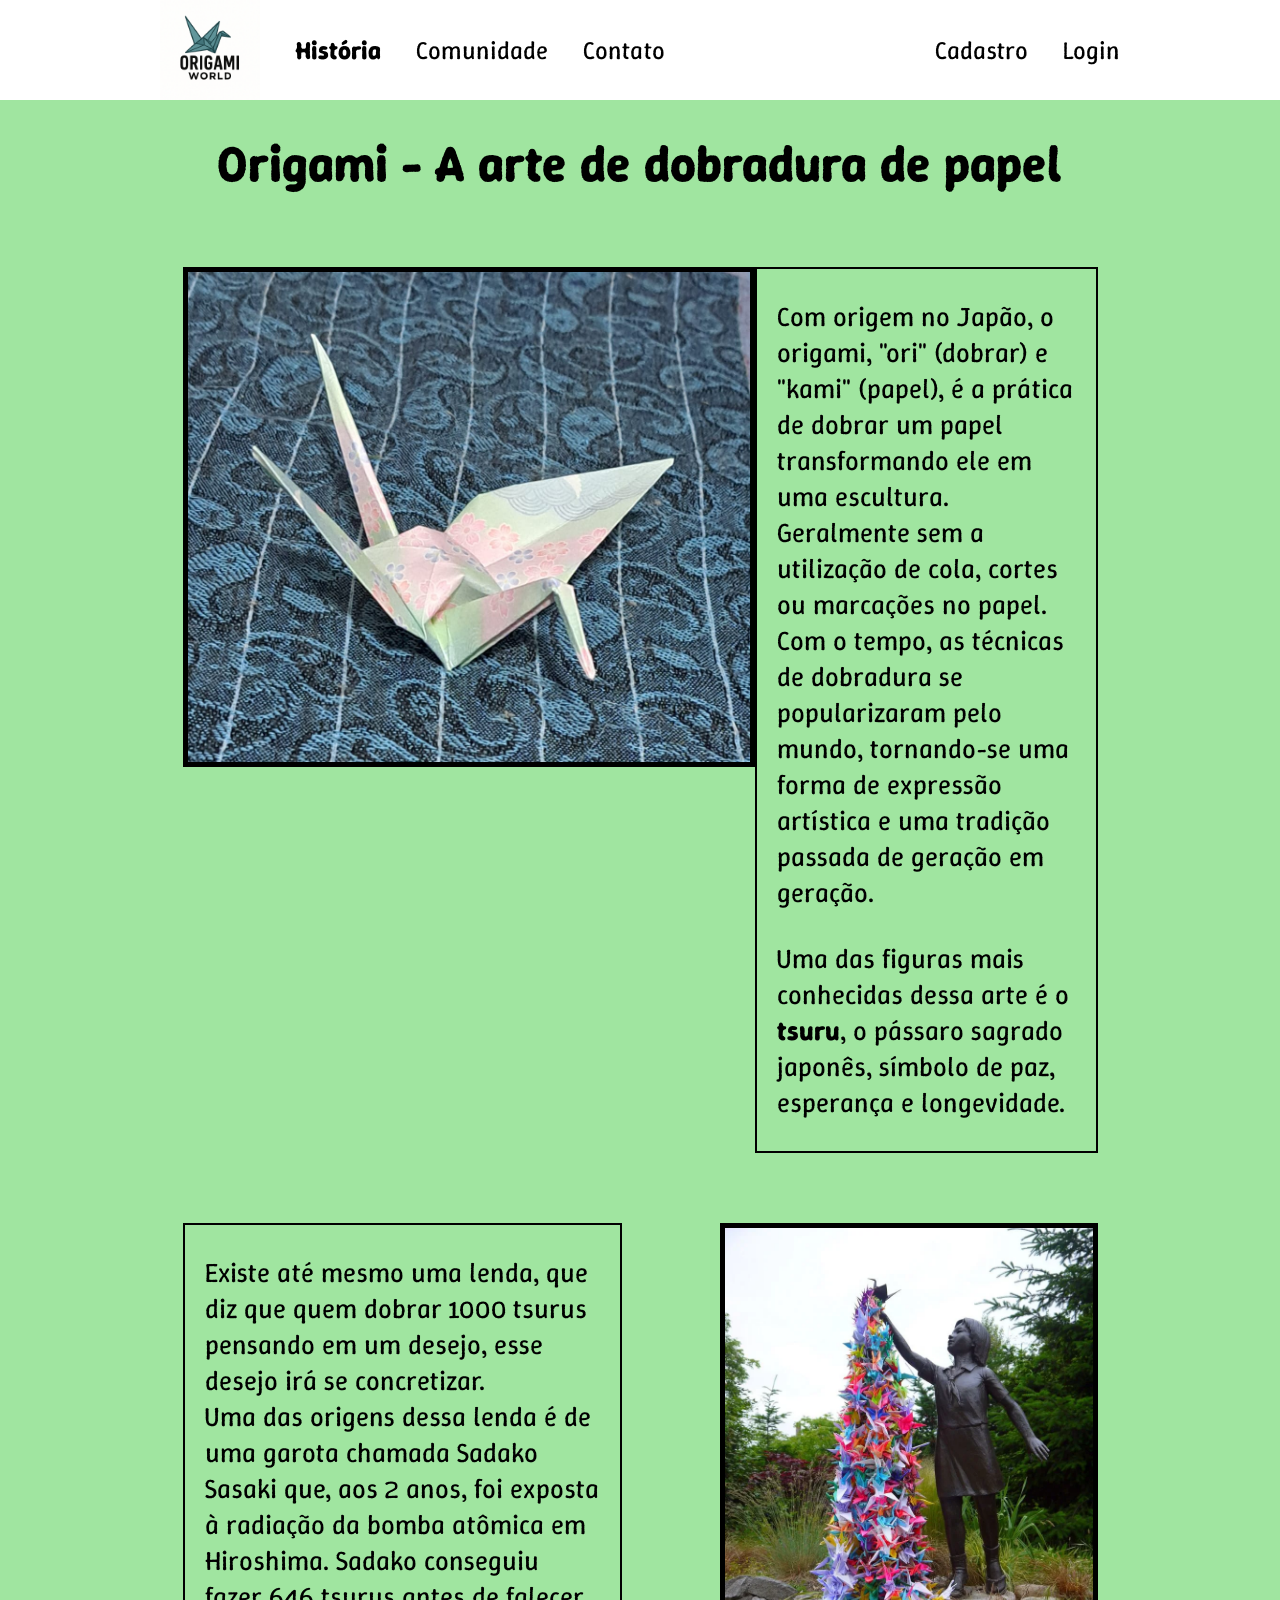
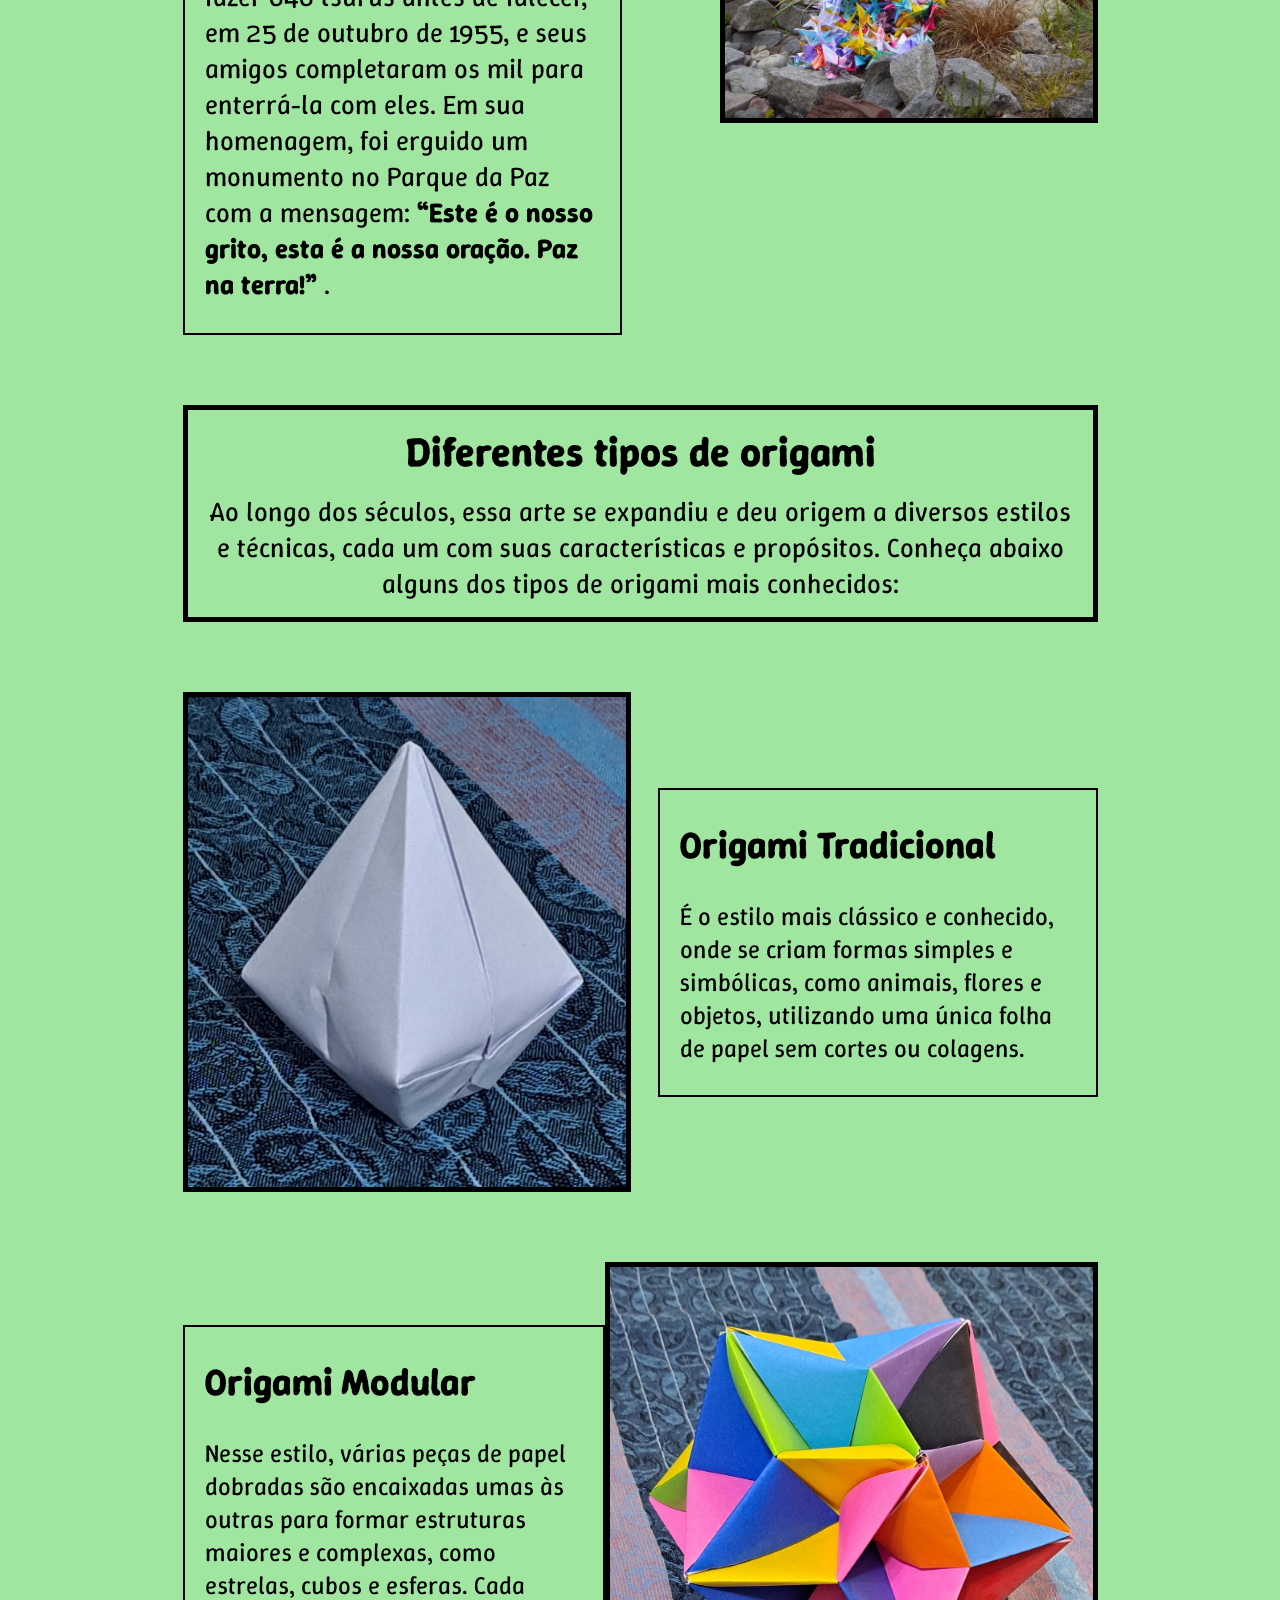
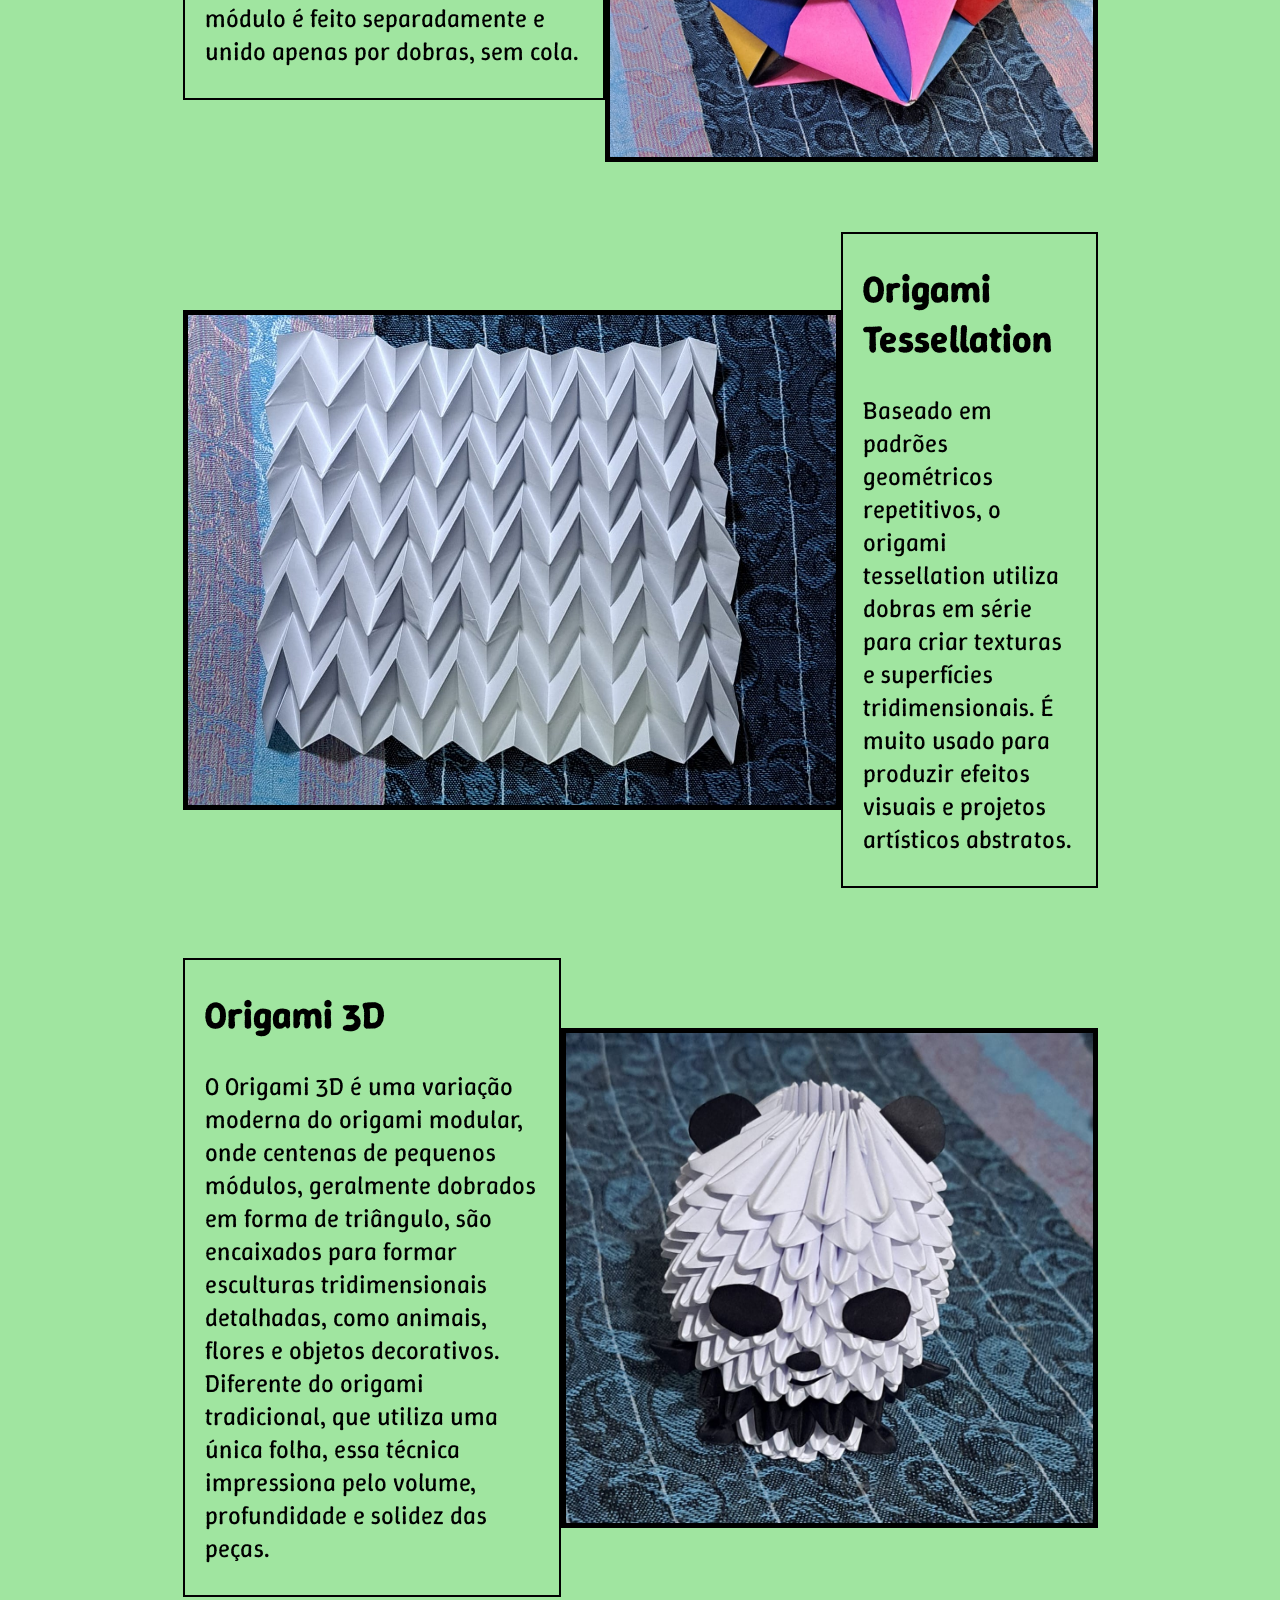
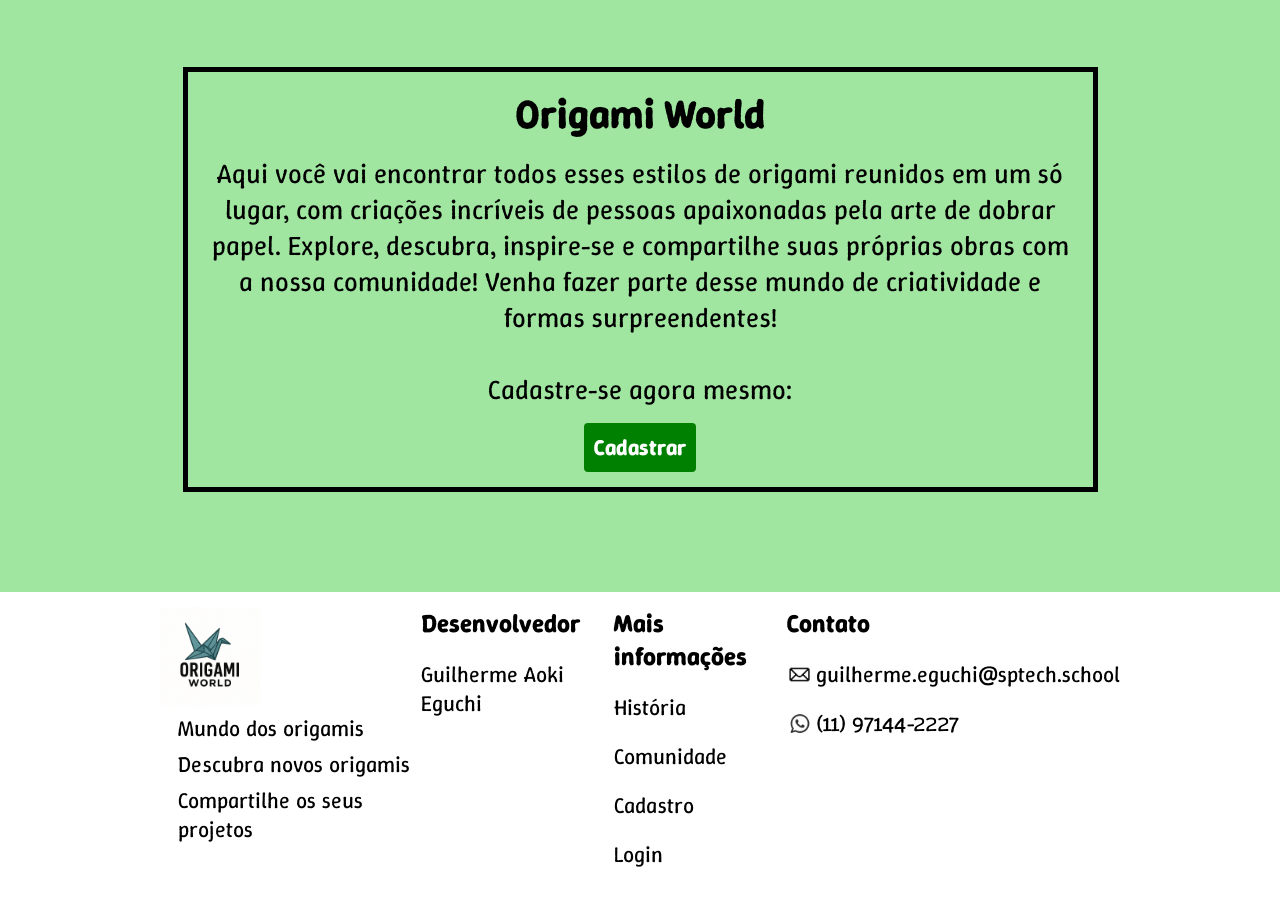
==== commit 2d79a3a7: "Pequenos detalhes" ====
--- a/Site/index.html
+++ b/Site/index.html
@@ -95,8 +95,7 @@
                 <p>O Origami 3D é uma variação moderna do origami modular, onde centenas de pequenos módulos, geralmente
                     dobrados em forma de triângulo, são encaixados para formar esculturas tridimensionais detalhadas,
                     como animais, flores e objetos decorativos. Diferente do origami tradicional, que utiliza uma única
-                    folha, essa técnica impressiona pelo volume, profundidade e solidez das peças, tendo se popularizado
-                    no mundo todo como arte, hobby e elemento decorativo.</p>
+                    folha, essa técnica impressiona pelo volume, profundidade e solidez das peças.</p>
             </div>
             <img class="main_img" src="./img/deBugger.jpeg" alt="">
         </div>
--- a/Site/style.css
+++ b/Site/style.css
@@ -43,6 +43,7 @@
     font-size: 25px;
     position: sticky;
     top: 0;
+    z-index: 10;
 }
 
 header a {
@@ -84,7 +85,7 @@
 .main_tsuru {
     display: flex;
     flex-direction: row;
-    width: 80%;
+    width: 75%;
     justify-content: space-between;
     align-items: start;
 }
@@ -112,7 +113,7 @@
     border: black solid 2px;
     padding: 30px 20px;
     gap: 30px;
-    width: 40%;
+    width: 48%;
 }
 
 .origami_tipo {
@@ -156,6 +157,11 @@
     font-size: 50px;
 }
 
+.comunidade_img {
+    display: flex;
+    height: 500px;
+    border: black solid 5px;
+}
 
 /* SEM LOGIN */
 
@@ -178,10 +184,6 @@
     font-family: "Winky Rough", sans-serif;
 }
 
-.sem_login img {
-    height: 500px;
-}
-
 .sem_login .exemplo1 {
     display: flex;
     flex-direction: row;
@@ -219,13 +221,13 @@
 
 .com_login {
     display: none;
-    width: 30%;
+    width: 40%;
     justify-content: space-around;
     align-items: center;
 }
 
 .com_login select {
-    font-size: 16px;
+    font-size: 18px;
     height: 30px;
     width: 28%;
     border-radius: 8px;
@@ -234,12 +236,13 @@
 }
 
 .com_login #ipt_pesquisar {
-    font-size: 16px;
-    width: 32%;
+    font-size: 18px;
+    width: 40%;
     height: 30px;
     border-radius: 8px;
     border: black solid 1px;
     font-family: "Winky Rough", sans-serif;
+    text-align: center;
 }
 
 .com_login button {
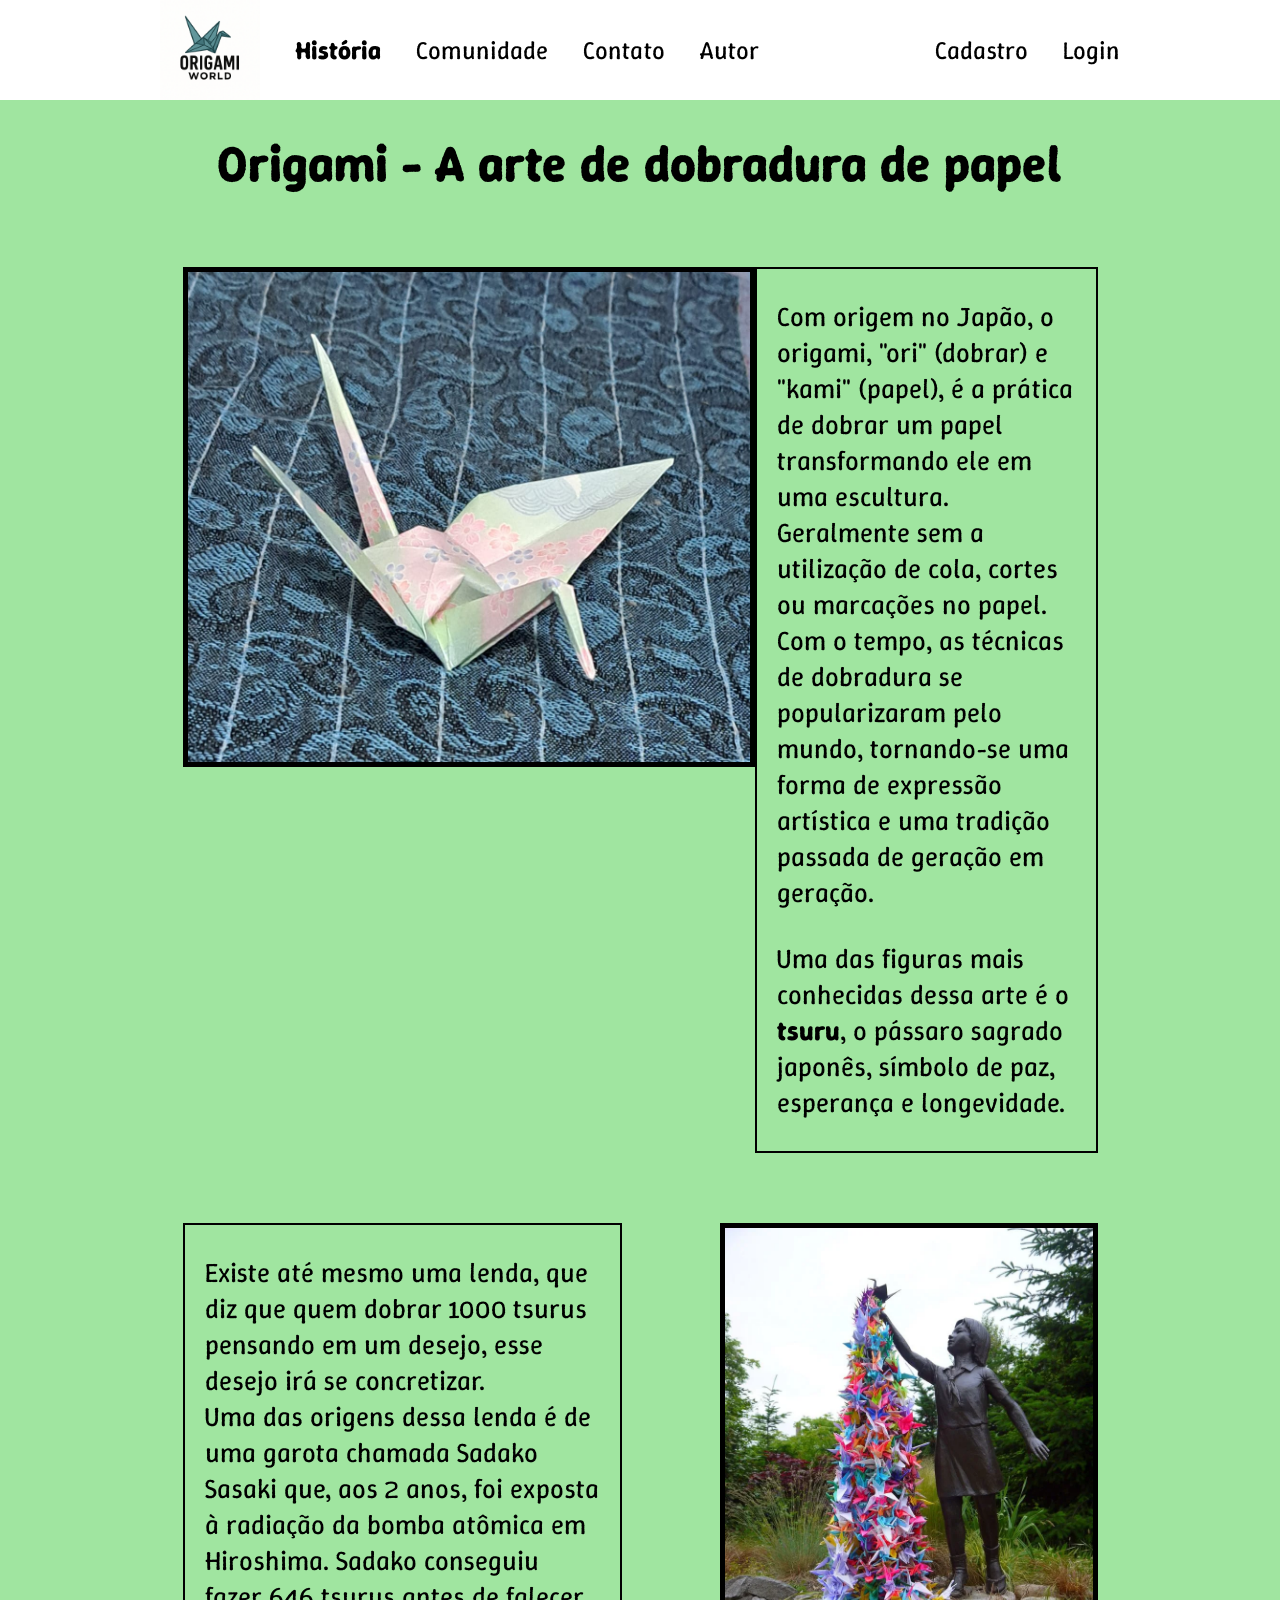
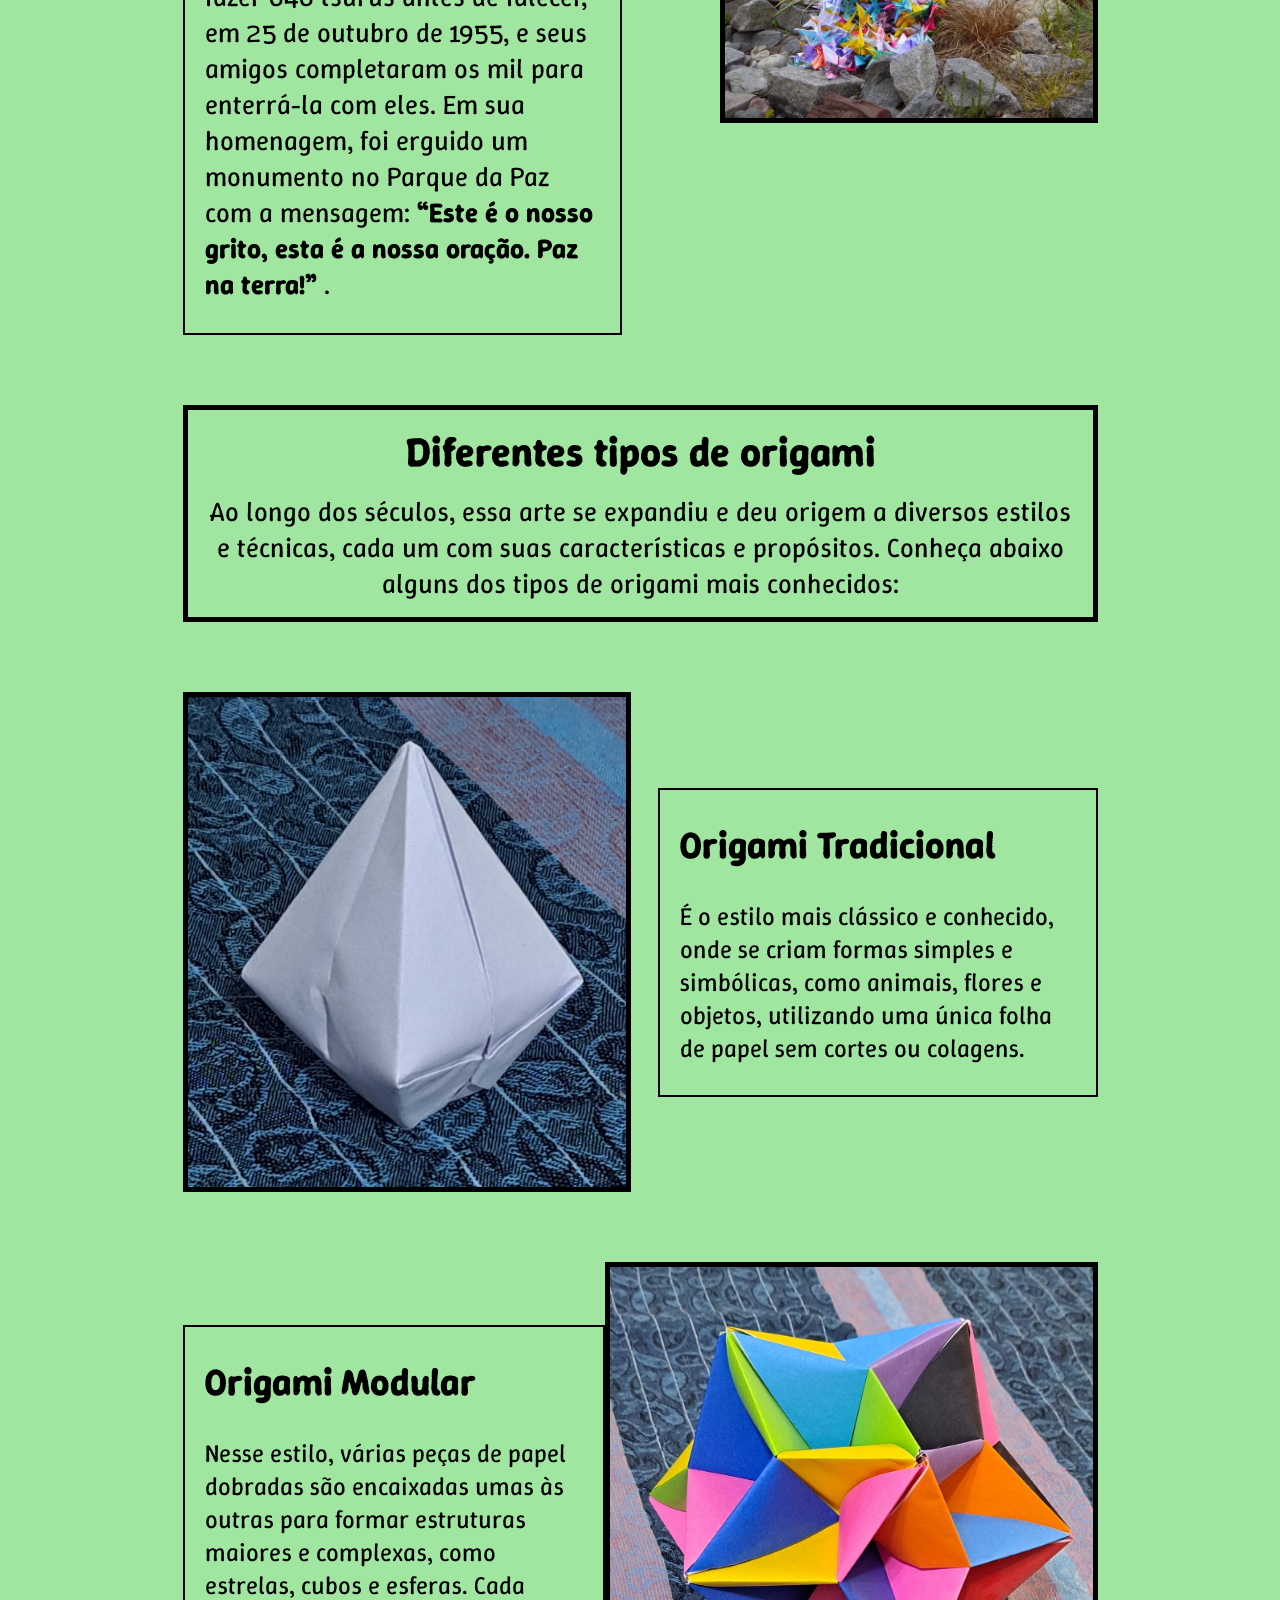
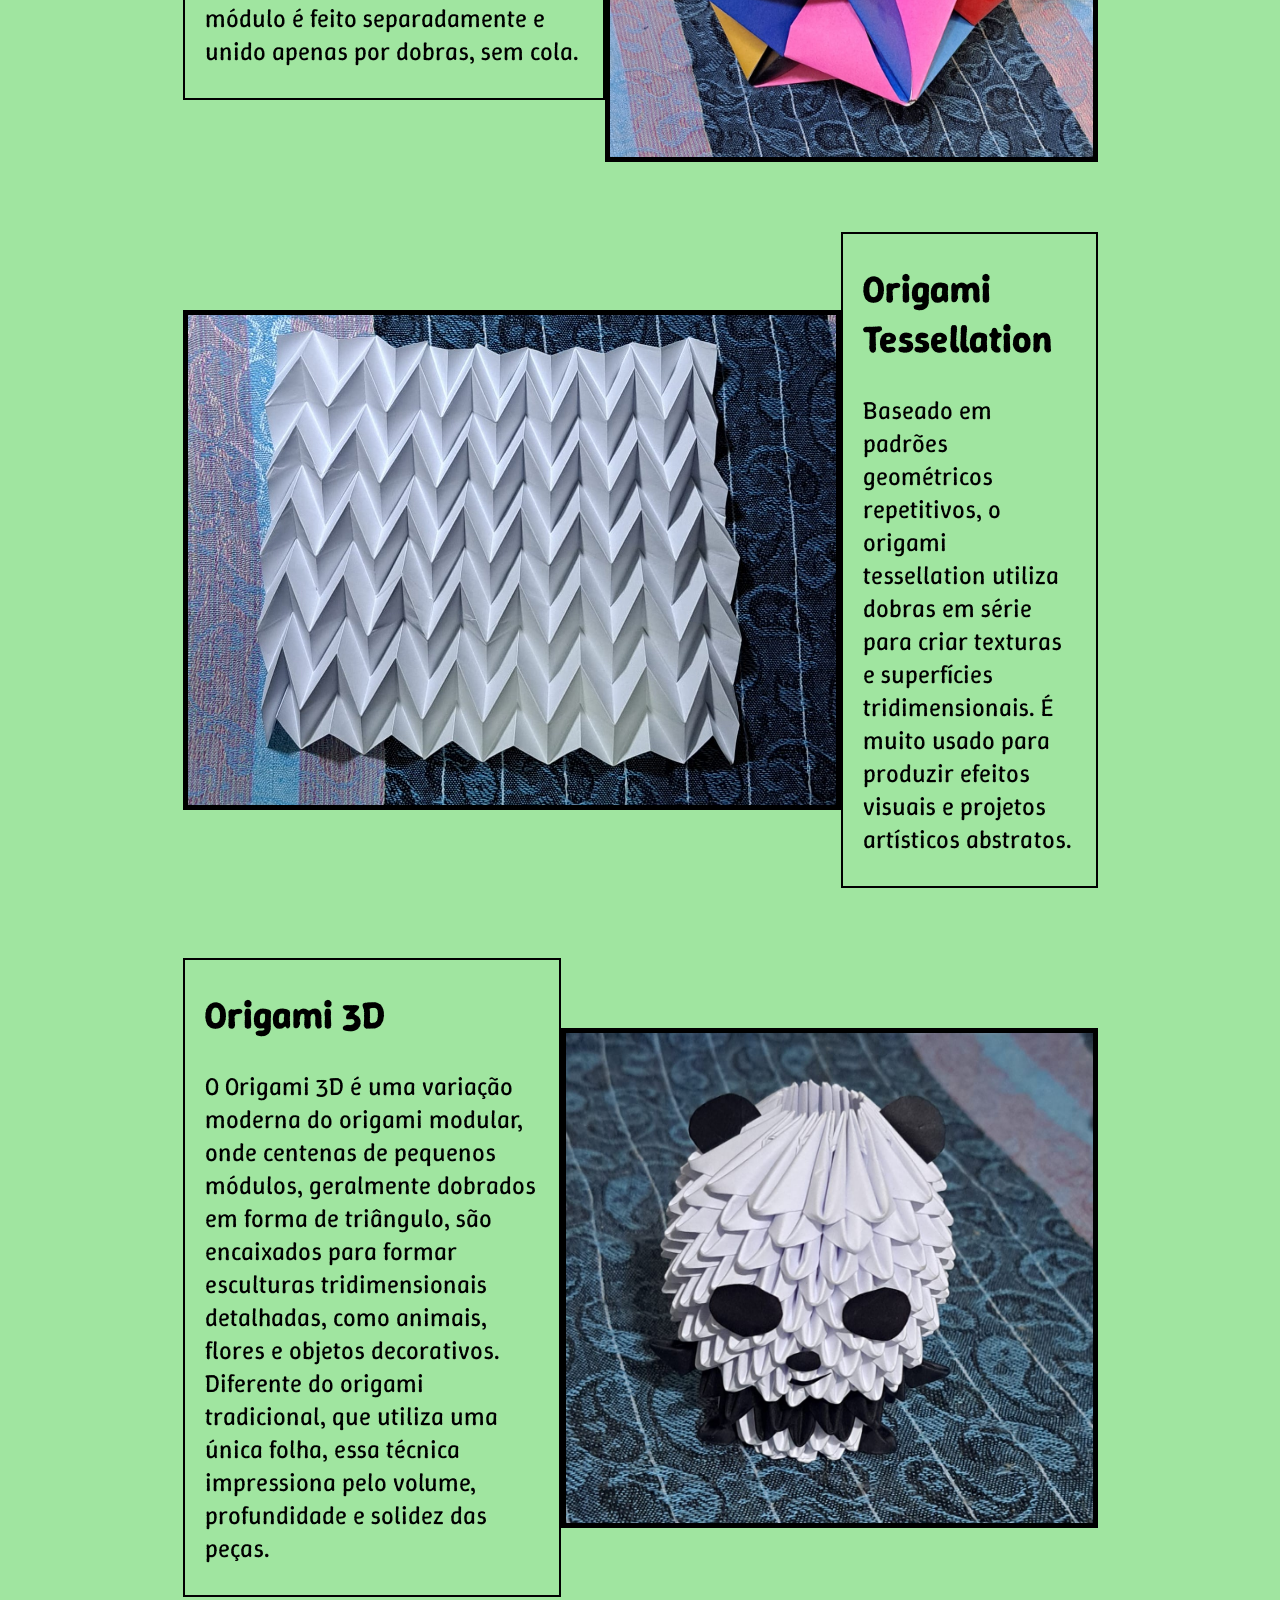
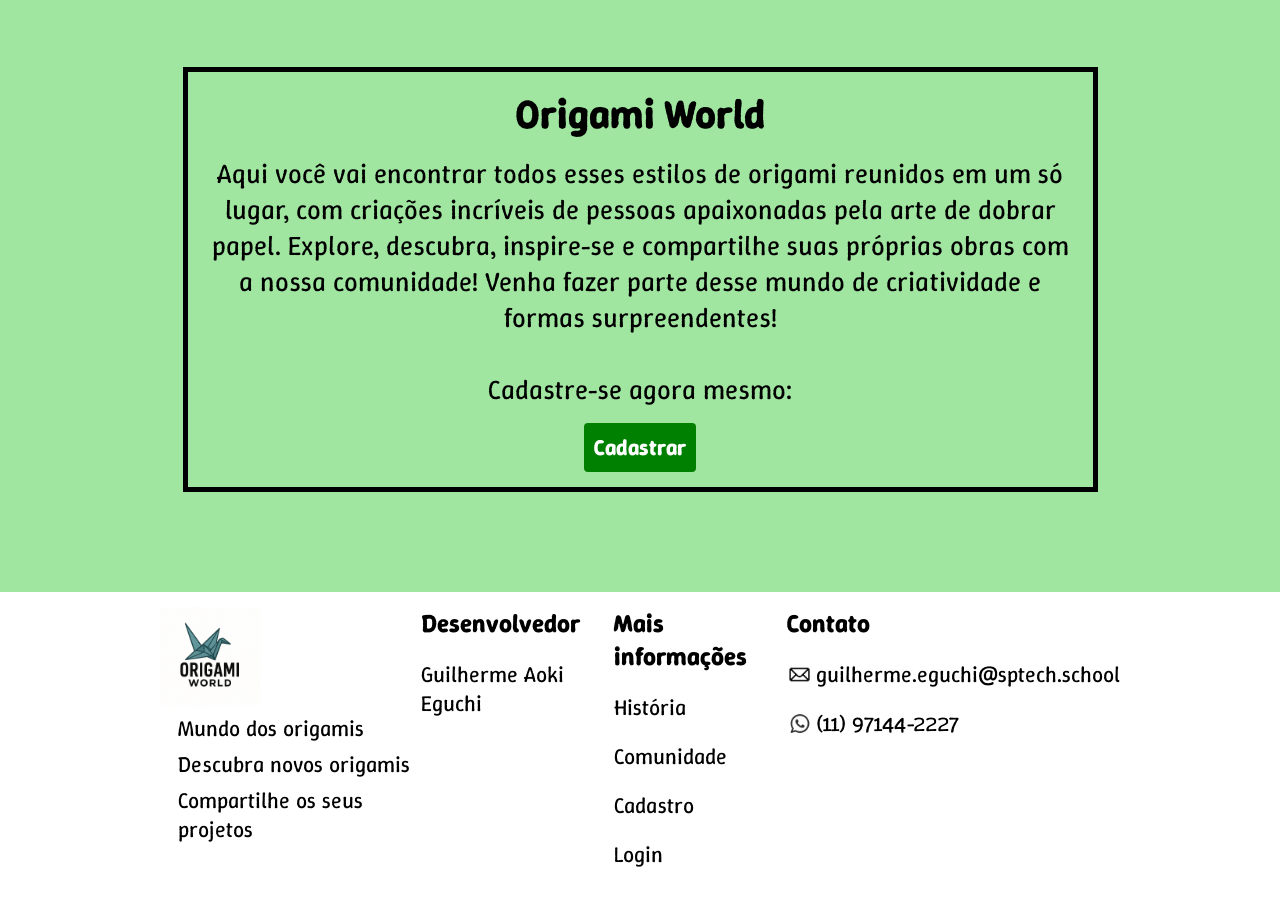
==== commit 612175c0: "Autor" ====
--- a/Site/index.html
+++ b/Site/index.html
@@ -20,6 +20,9 @@
             </li>
             <li>
                 <a href="#contato">Contato</a>
+            </li>
+            <li>
+                <a href="autor.html">Autor</a>
             </li>
         </nav>
         <nav class="navbar_direita">
@@ -106,7 +109,7 @@
                 obras com a nossa comunidade! Venha fazer parte desse mundo de criatividade e formas surpreendentes!<br>
                 <br> Cadastre-se agora mesmo:
             </p>
-            <button onclick="cadastrar()">Cadastrar</button>
+            <button onclick="irParaCadastro()">Cadastrar</button>
         </div>
     </main>
 
@@ -121,7 +124,7 @@
         </div>
         <div class="footer_fundador">
             <h6>Desenvolvedor</h6>
-            <p>Guilherme Aoki Eguchi</p>
+            <a href="autor.html">Guilherme Aoki Eguchi</a>
         </div>
         <div class="footer_informacao">
             <h6>Mais informações</h6>
@@ -139,7 +142,7 @@
 </body>
 
 <script>
-    function cadastrar() {
+    function irParaCadastro() {
         window.location = './cadastro.html';
     }
 </script>
--- a/Site/style.css
+++ b/Site/style.css
@@ -162,6 +162,38 @@
     height: 500px;
     border: black solid 5px;
 }
+
+/* MAIN AUTOR */
+.autor {
+    height: var(--tamanho_main);
+    background-color: #a0e5a0;
+    padding: 30px;
+    padding-bottom: 100px;
+    display: flex;
+    flex-direction: column;
+    align-items: center;
+    gap: 70px;
+}
+
+.main_autor {
+    display: flex;
+    flex-direction: row;
+    justify-content: space-between;
+    width: 90%;
+}
+
+.autor_img {
+    height: 500px;
+    border: black solid 5px;
+}
+
+.texto_autor {
+    display: flex;
+    align-items: start;
+    font-size: 25px;
+    width: 50%;
+}
+
 
 /* SEM LOGIN */
 
@@ -299,7 +331,6 @@
     border-radius: 4px;
     font-weight: 700;
     border: green solid 2px;
-    margin-top: 15px;
     font-family: "Winky Rough", sans-serif;
 }
 
@@ -342,7 +373,26 @@
     font-family: "Winky Rough", sans-serif;
 }
 
-.login button {
+.login #senha {
+    display: flex;
+    align-items: center;
+    width: 50%;
+    justify-content: end;
+}
+
+.login #senha input {
+    width: 100%;
+}
+
+.login #senha button {
+    margin-right: 8px;
+    font-size: 25px;
+    position: absolute;
+    background: none;
+    border: none;
+}
+
+.login #login {
     font-size: 25px;
     padding: 8px;
     background-color: green;
@@ -350,8 +400,15 @@
     border-radius: 4px;
     font-weight: 700;
     border: green solid 2px;
-    margin-top: 10px;
-    font-family: "Winky Rough", sans-serif;
+    font-family: "Winky Rough", sans-serif;
+}
+
+.login #login:hover {
+    cursor: pointer;
+    color: black;
+    border: black solid 2px;
+    background-color: #a0e5a0;
+    transition: 0.8s;
 }
 
 .login .sem_cadastro {
@@ -359,11 +416,22 @@
     flex-direction: column;
     align-items: center;
     font-size: 20px;
-    padding-top: 10px;
-}
-
-.login .sem_cadastro button {
-    margin-top: 7px;
+}
+
+.login .sem_cadastro a {
+    text-decoration: underline;
+}
+
+.cadastro .com_login {
+    display: flex;
+    flex-direction: column;
+    align-items: center;
+    width: 100%;
+    font-size: 20px;
+}
+
+.cadastro .com_login a {
+    text-decoration: underline;
 }
 
 button:hover {
@@ -374,6 +442,10 @@
     transition: 0.8s;
 }
 
+#navbar_sair {
+    display: none;
+    align-items: center;
+}
 
 /* FOOTER */
 
